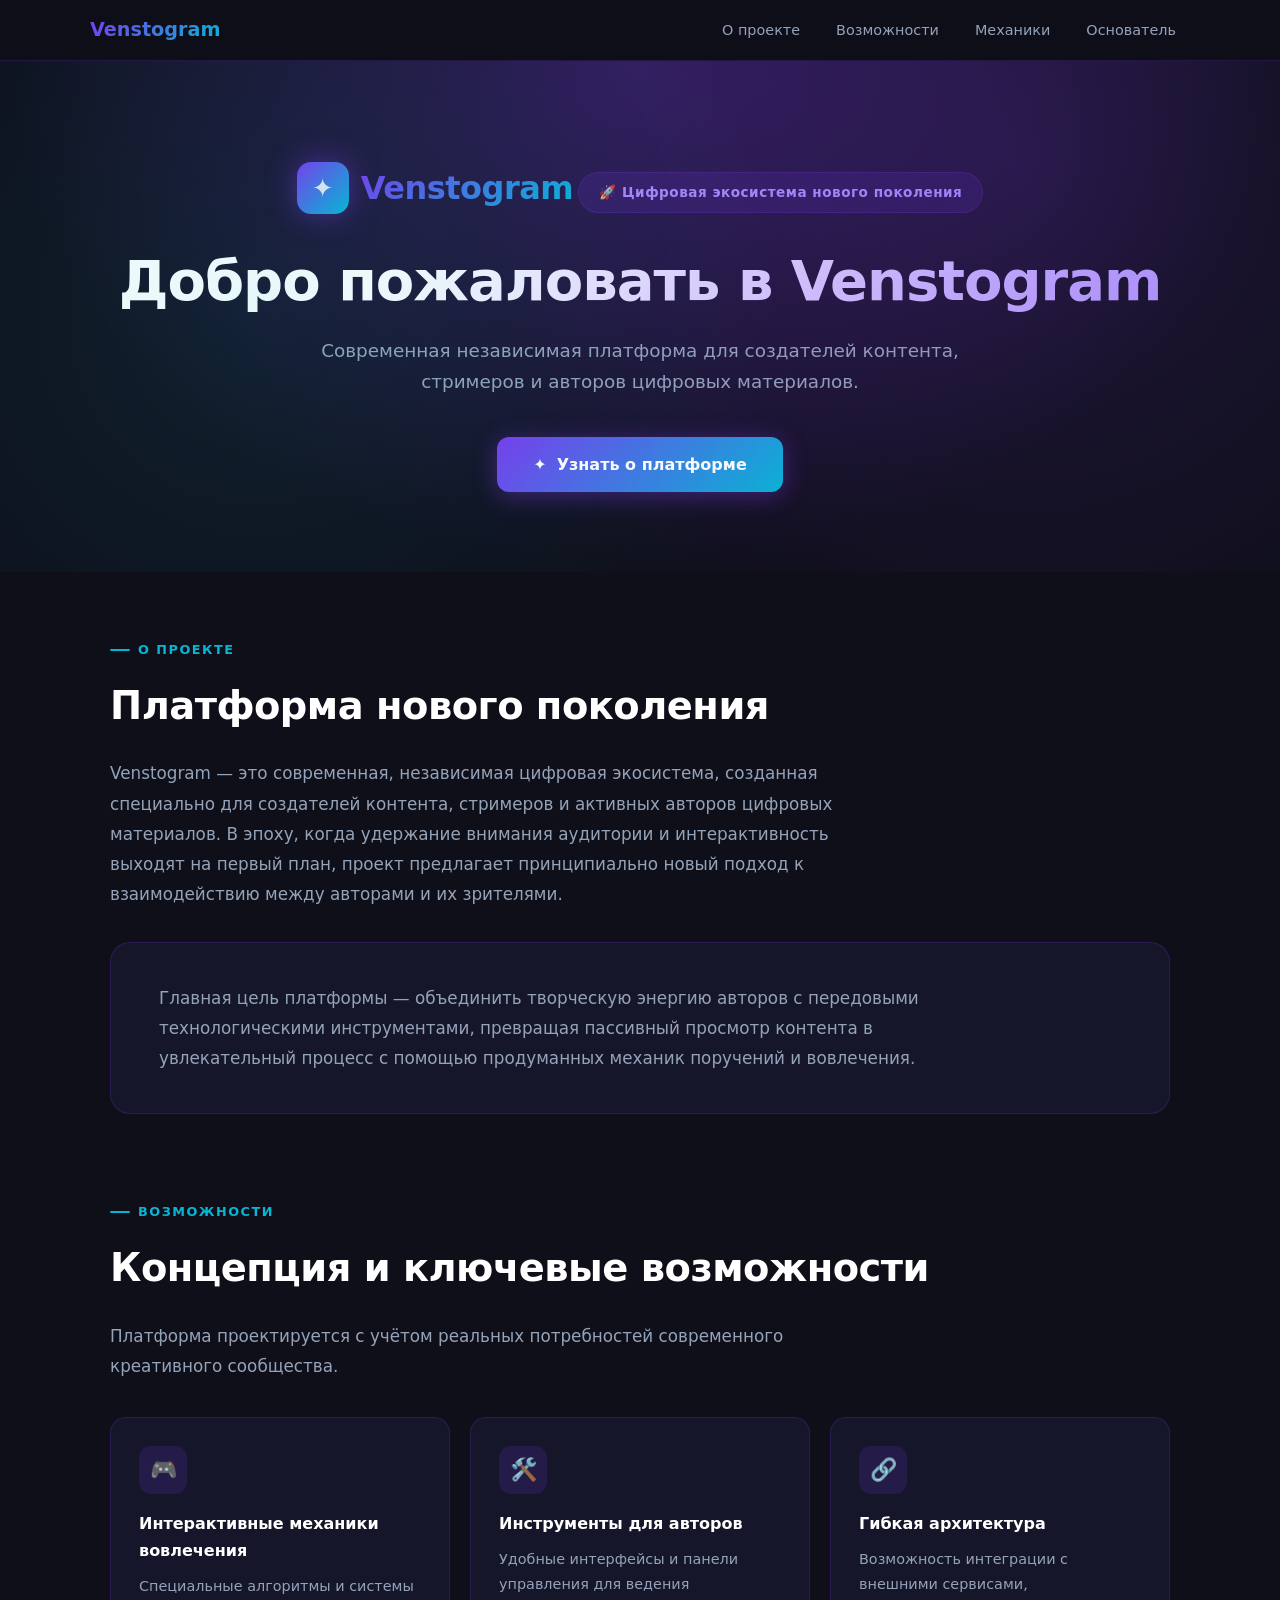
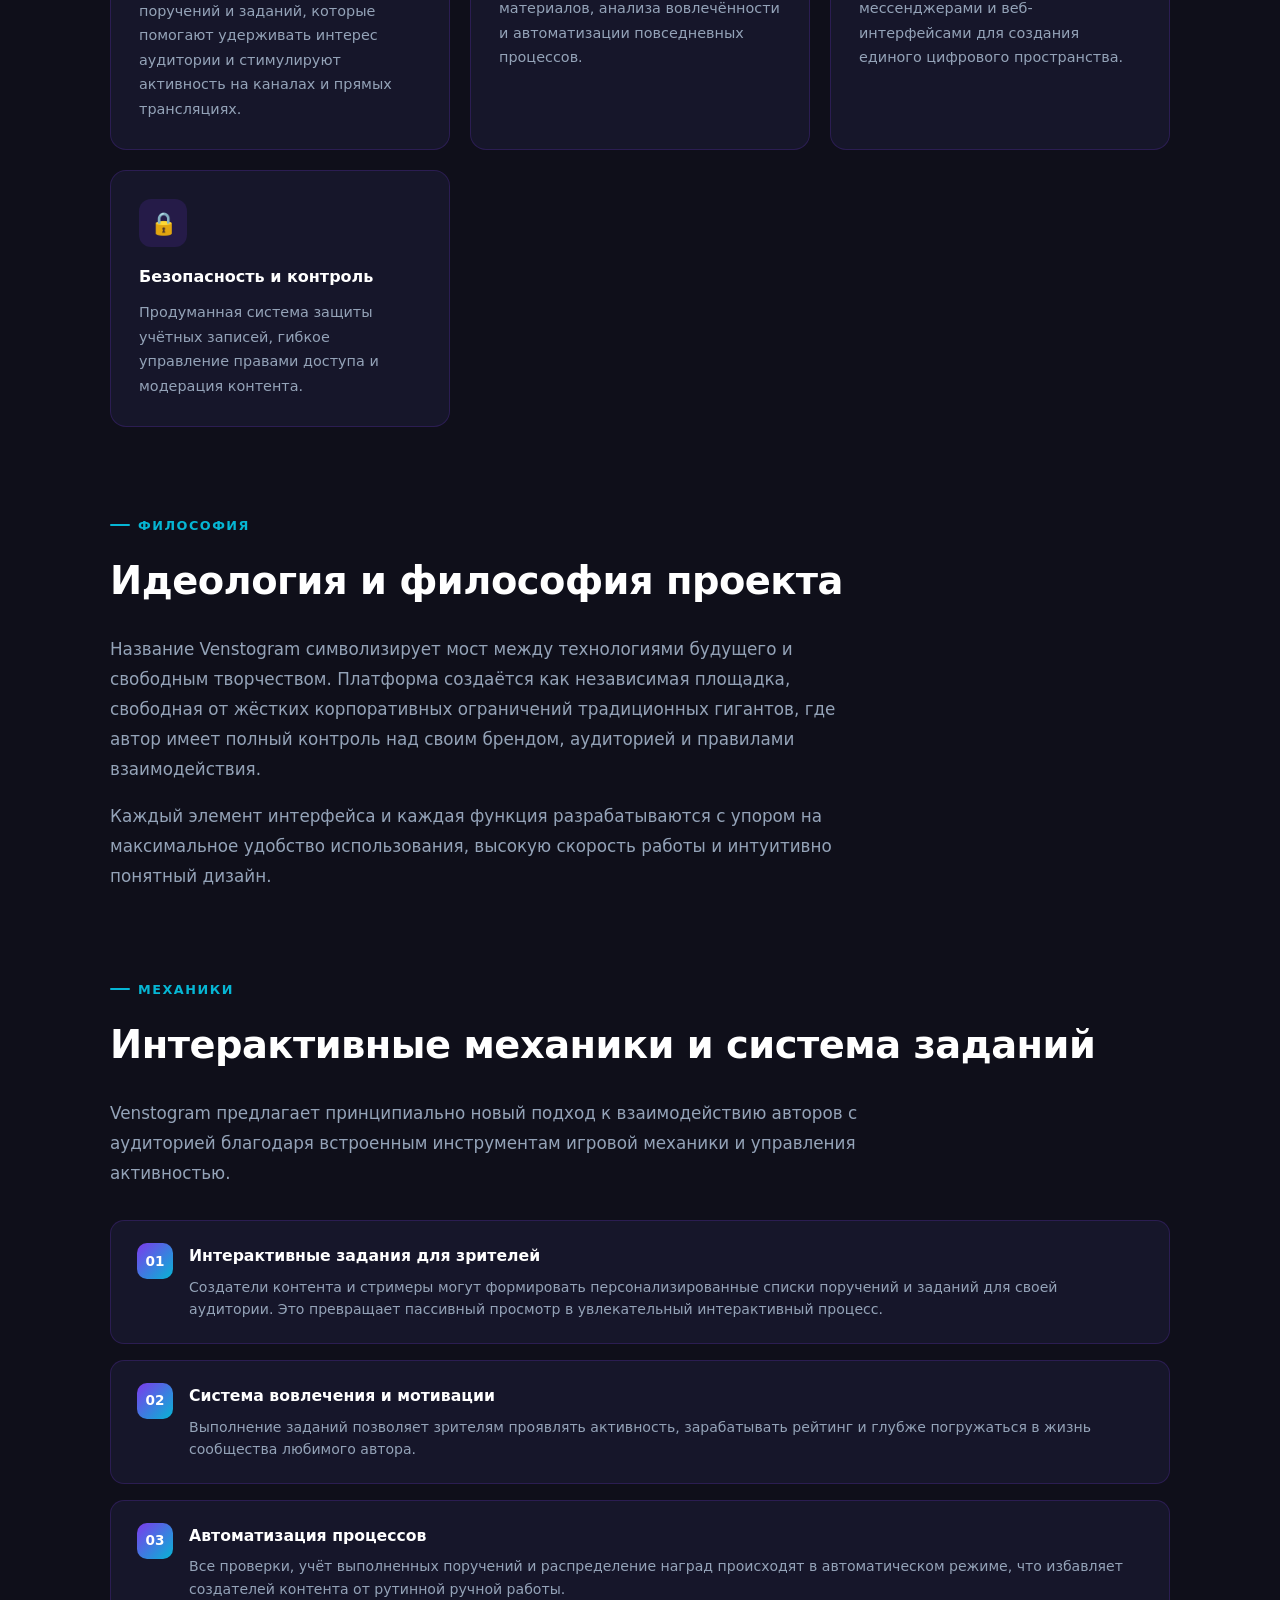
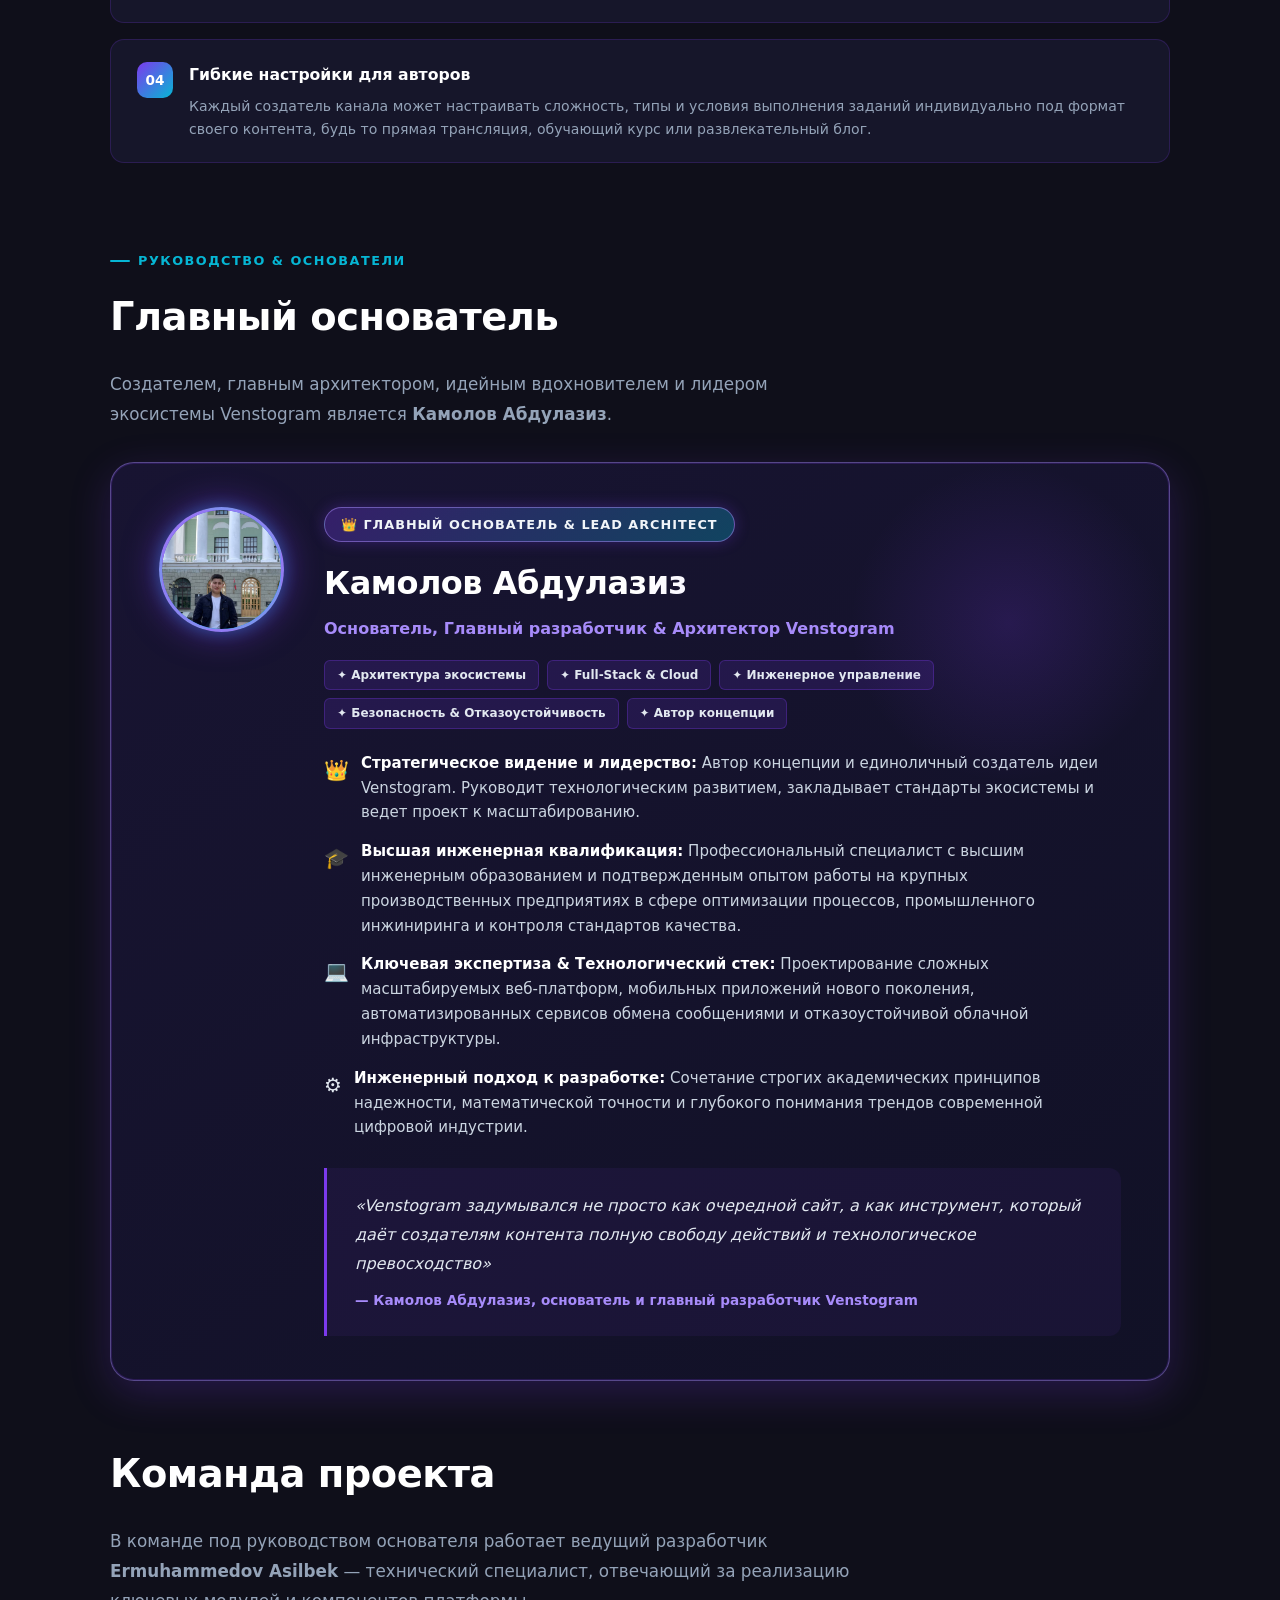
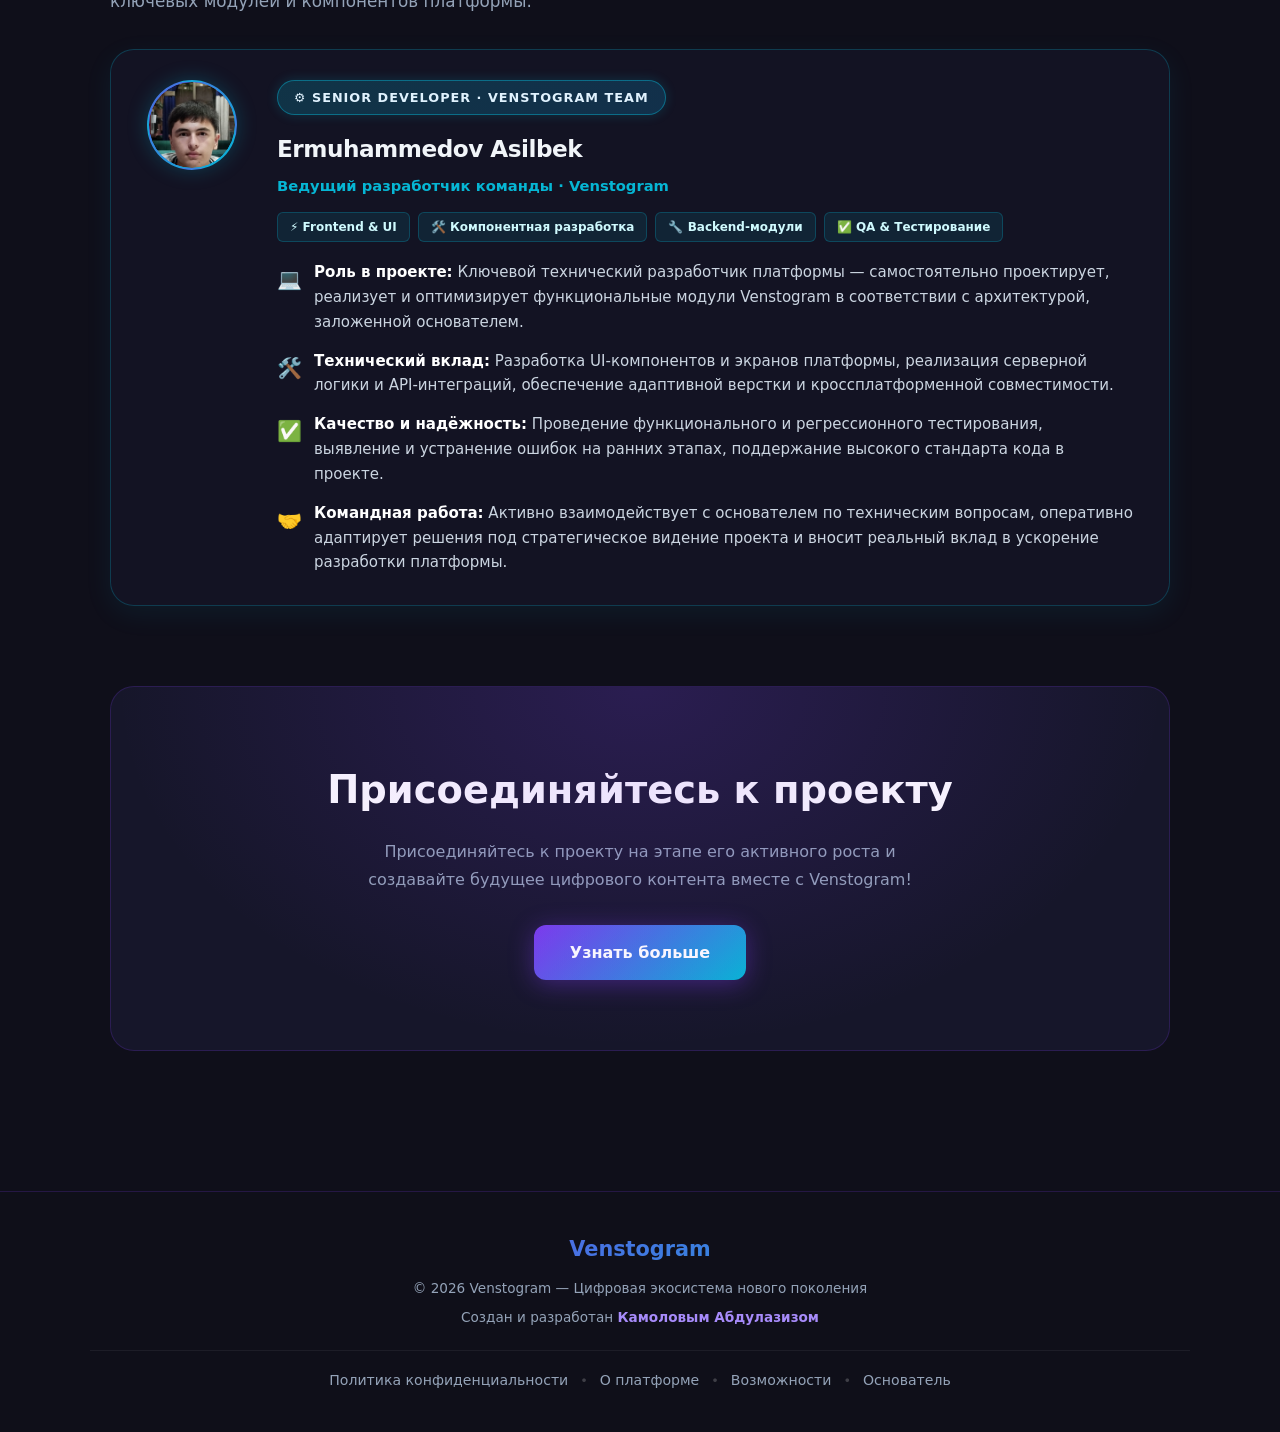
==== index.html @ 56eefca5 "Add files via upload" ====
<!DOCTYPE html>
<html lang="ru">
<head>
  <meta charset="UTF-8" />
  <meta name="viewport" content="width=device-width, initial-scale=1.0" />
  <title>Venstogram — Цифровая экосистема нового поколения</title>
  <meta name="description" content="Venstogram — независимая цифровая экосистема для создателей контента, стримеров и авторов цифровых материалов. Официальный сайт платформы." />
  <meta name="theme-color" content="#0f0f1a" />
  
  <!-- Favicon & PWA -->
  <link rel="icon" type="image/png" sizes="96x96" href="icons/icon-96.png" />
  <link rel="apple-touch-icon" href="icons/icon-192.png" />
  <link rel="manifest" href="manifest.json" />

  <!-- Open Graph / Telegram / WhatsApp preview -->
  <meta property="og:type" content="website" />
  <meta property="og:title" content="Venstogram — Цифровая экосистема нового поколения" />
  <meta property="og:description" content="Современная независимая платформа для создателей контента, интерактивные механики и мобильное приложение." />
  <meta property="og:image" content="icons/icon-512.png" />

  <link rel="stylesheet" href="style.css" />
</head>
<body>

  <!-- NAV -->
  <nav>
    <div class="nav-inner">
      <a href="#" class="nav-logo">Venstogram</a>
      <ul class="nav-links">
        <li><a href="#about">О проекте</a></li>
        <li><a href="#features">Возможности</a></li>
        <li><a href="#mechanics">Механики</a></li>
        <li><a href="#founder">Основатель</a></li>
      </ul>
    </div>
  </nav>

  <!-- HERO -->
  <header>
    <div class="logo">
      <div class="logo-icon">✦</div>
      <span class="logo-text">Venstogram</span>
    </div>
    <div class="hero-badge">🚀 Цифровая экосистема нового поколения</div>
    <h1>Добро пожаловать в Venstogram</h1>
    <p class="subtitle">
      Современная независимая платформа для создателей контента, стримеров и авторов цифровых материалов.
    </p>
    <div class="hero-actions">
      <a href="#about" class="btn-primary hero-btn">
        <span>✦</span> Узнать о платформе
      </a>
    </div>
  </header>

  <!-- MAIN -->
  <main>

    <!-- О ПРОЕКТЕ -->
    <section id="about">
      <span class="section-label">О проекте</span>
      <h2 class="section-title">Платформа нового поколения</h2>
      <p class="section-text">
        Venstogram — это современная, независимая цифровая экосистема, созданная специально для создателей контента, стримеров и активных авторов цифровых материалов. В эпоху, когда удержание внимания аудитории и интерактивность выходят на первый план, проект предлагает принципиально новый подход к взаимодействию между авторами и их зрителями.
      </p>
      <div class="about-block">
        <p class="section-text">
          Главная цель платформы — объединить творческую энергию авторов с передовыми технологическими инструментами, превращая пассивный просмотр контента в увлекательный процесс с помощью продуманных механик поручений и вовлечения.
        </p>
      </div>
    </section>

    <!-- КЛЮЧЕВЫЕ ВОЗМОЖНОСТИ -->
    <section id="features">
      <span class="section-label">Возможности</span>
      <h2 class="section-title">Концепция и ключевые возможности</h2>
      <p class="section-text">
        Платформа проектируется с учётом реальных потребностей современного креативного сообщества.
      </p>

      <div class="features-grid">
        <div class="feature-card">
          <div class="feature-icon">🎮</div>
          <h3>Интерактивные механики вовлечения</h3>
          <p>Специальные алгоритмы и системы поручений и заданий, которые помогают удерживать интерес аудитории и стимулируют активность на каналах и прямых трансляциях.</p>
        </div>

        <div class="feature-card">
          <div class="feature-icon">🛠️</div>
          <h3>Инструменты для авторов</h3>
          <p>Удобные интерфейсы и панели управления для ведения материалов, анализа вовлечённости и автоматизации повседневных процессов.</p>
        </div>

        <div class="feature-card">
          <div class="feature-icon">🔗</div>
          <h3>Гибкая архитектура</h3>
          <p>Возможность интеграции с внешними сервисами, мессенджерами и веб-интерфейсами для создания единого цифрового пространства.</p>
        </div>

        <div class="feature-card">
          <div class="feature-icon">🔒</div>
          <h3>Безопасность и контроль</h3>
          <p>Продуманная система защиты учётных записей, гибкое управление правами доступа и модерация контента.</p>
        </div>
      </div>
    </section>

    <!-- ИДЕОЛОГИЯ -->
    <section id="philosophy">
      <span class="section-label">Философия</span>
      <h2 class="section-title">Идеология и философия проекта</h2>
      <p class="section-text">
        Название Venstogram символизирует мост между технологиями будущего и свободным творчеством. Платформа создаётся как независимая площадка, свободная от жёстких корпоративных ограничений традиционных гигантов, где автор имеет полный контроль над своим брендом, аудиторией и правилами взаимодействия.
      </p>
      <p class="section-text">
        Каждый элемент интерфейса и каждая функция разрабатываются с упором на максимальное удобство использования, высокую скорость работы и интуитивно понятный дизайн.
      </p>
    </section>

    <!-- МЕХАНИКИ -->
    <section id="mechanics">
      <span class="section-label">Механики</span>
      <h2 class="section-title">Интерактивные механики и система заданий</h2>
      <p class="section-text">
        Venstogram предлагает принципиально новый подход к взаимодействию авторов с аудиторией благодаря встроенным инструментам игровой механики и управления активностью.
      </p>

      <div class="mechanics-list">
        <div class="mechanic-item">
          <div class="mechanic-num">01</div>
          <div>
            <h4>Интерактивные задания для зрителей</h4>
            <p>Создатели контента и стримеры могут формировать персонализированные списки поручений и заданий для своей аудитории. Это превращает пассивный просмотр в увлекательный интерактивный процесс.</p>
          </div>
        </div>

        <div class="mechanic-item">
          <div class="mechanic-num">02</div>
          <div>
            <h4>Система вовлечения и мотивации</h4>
            <p>Выполнение заданий позволяет зрителям проявлять активность, зарабатывать рейтинг и глубже погружаться в жизнь сообщества любимого автора.</p>
          </div>
        </div>

        <div class="mechanic-item">
          <div class="mechanic-num">03</div>
          <div>
            <h4>Автоматизация процессов</h4>
            <p>Все проверки, учёт выполненных поручений и распределение наград происходят в автоматическом режиме, что избавляет создателей контента от рутинной ручной работы.</p>
          </div>
        </div>

        <div class="mechanic-item">
          <div class="mechanic-num">04</div>
          <div>
            <h4>Гибкие настройки для авторов</h4>
            <p>Каждый создатель канала может настраивать сложность, типы и условия выполнения заданий индивидуально под формат своего контента, будь то прямая трансляция, обучающий курс или развлекательный блог.</p>
          </div>
        </div>
      </div>
    </section>

    <!-- ОСНОВАТЕЛЬ -->
    <section id="founder">
      <span class="section-label">Руководство & Основатели</span>
      <h2 class="section-title">Главный основатель</h2>
      <p class="section-text">
        Создателем, главным архитектором, идейным вдохновителем и лидером экосистемы Venstogram является <strong>Камолов Абдулазиз</strong>.
      </p>

      <div class="founder-card founder-card--lead">
        <div class="founder-avatar founder-avatar--lead"><img src="founder_photo.jpg" alt="Камолов Абдулазиз" /></div>
        <div>
          <div class="founder-badge">👑 Главный Основатель & Lead Architect</div>
          <div class="founder-name">Камолов Абдулазиз</div>
          <div class="founder-role">Основатель, Главный разработчик & Архитектор Venstogram</div>

          <div class="founder-tags">
            <span class="founder-tag">✦ Архитектура экосистемы</span>
            <span class="founder-tag">✦ Full-Stack & Cloud</span>
            <span class="founder-tag">✦ Инженерное управление</span>
            <span class="founder-tag">✦ Безопасность & Отказоустойчивость</span>
            <span class="founder-tag">✦ Автор концепции</span>
          </div>

          <div class="founder-details">
            <div class="founder-detail">
              <span class="founder-detail-icon">👑</span>
              <p><strong>Стратегическое видение и лидерство:</strong> Автор концепции и единоличный создатель идеи Venstogram. Руководит технологическим развитием, закладывает стандарты экосистемы и ведет проект к масштабированию.</p>
            </div>
            <div class="founder-detail">
              <span class="founder-detail-icon">🎓</span>
              <p><strong>Высшая инженерная квалификация:</strong> Профессиональный специалист с высшим инженерным образованием и подтвержденным опытом работы на крупных производственных предприятиях в сфере оптимизации процессов, промышленного инжиниринга и контроля стандартов качества.</p>
            </div>
            <div class="founder-detail">
              <span class="founder-detail-icon">💻</span>
              <p><strong>Ключевая экспертиза & Технологический стек:</strong> Проектирование сложных масштабируемых веб-платформ, мобильных приложений нового поколения, автоматизированных сервисов обмена сообщениями и отказоустойчивой облачной инфраструктуры.</p>
            </div>
            <div class="founder-detail">
              <span class="founder-detail-icon">⚙️</span>
              <p><strong>Инженерный подход к разработке:</strong> Сочетание строгих академических принципов надежности, математической точности и глубокого понимания трендов современной цифровой индустрии.</p>
            </div>
          </div>

          <div class="quote-block">
            <p>«Venstogram задумывался не просто как очередной сайт, а как инструмент, который даёт создателям контента полную свободу действий и технологическое превосходство»</p>
            <cite>— Камолов Абдулазиз, основатель и главный разработчик Venstogram</cite>
          </div>
        </div>
      </div>

      <!-- КОМАНДА — второй участник -->
      <h2 class="section-title" style="margin-top: 60px;">Команда проекта</h2>
      <p class="section-text">
        В команде под руководством основателя работает ведущий разработчик <strong>Ermuhammedov Asilbek</strong> — технический специалист, отвечающий за реализацию ключевых модулей и компонентов платформы.
      </p>

      <div class="founder-card founder-card--team">
        <div class="founder-avatar"><img src="asilbek_photo.png" alt="Ermuhammedov Asilbek" /></div>
        <div>
          <div class="founder-badge founder-badge--dev">⚙️ Senior Developer · Venstogram Team</div>
          <div class="founder-name">Ermuhammedov Asilbek</div>
          <div class="founder-role">Ведущий разработчик команды · Venstogram</div>

          <div class="founder-tags founder-tags--team">
            <span class="founder-tag founder-tag--team">⚡ Frontend & UI</span>
            <span class="founder-tag founder-tag--team">🛠️ Компонентная разработка</span>
            <span class="founder-tag founder-tag--team">🔧 Backend-модули</span>
            <span class="founder-tag founder-tag--team">✅ QA & Тестирование</span>
          </div>

          <div class="founder-details">
            <div class="founder-detail">
              <span class="founder-detail-icon">💻</span>
              <p><strong>Роль в проекте:</strong> Ключевой технический разработчик платформы — самостоятельно проектирует, реализует и оптимизирует функциональные модули Venstogram в соответствии с архитектурой, заложенной основателем.</p>
            </div>
            <div class="founder-detail">
              <span class="founder-detail-icon">🛠️</span>
              <p><strong>Технический вклад:</strong> Разработка UI-компонентов и экранов платформы, реализация серверной логики и API-интеграций, обеспечение адаптивной верстки и кроссплатформенной совместимости.</p>
            </div>
            <div class="founder-detail">
              <span class="founder-detail-icon">✅</span>
              <p><strong>Качество и надёжность:</strong> Проведение функционального и регрессионного тестирования, выявление и устранение ошибок на ранних этапах, поддержание высокого стандарта кода в проекте.</p>
            </div>
            <div class="founder-detail">
              <span class="founder-detail-icon">🤝</span>
              <p><strong>Командная работа:</strong> Активно взаимодействует с основателем по техническим вопросам, оперативно адаптирует решения под стратегическое видение проекта и вносит реальный вклад в ускорение разработки платформы.</p>
            </div>
          </div>
        </div>
      </div>
    </section>

    <!-- CTA -->
    <section>
      <div class="cta-section">
        <h2>Присоединяйтесь к проекту</h2>
        <p>Присоединяйтесь к проекту на этапе его активного роста и создавайте будущее цифрового контента вместе с Venstogram!</p>
        <a href="#about" class="btn-primary">Узнать больше</a>
      </div>
    </section>

  </main>

  <!-- FOOTER -->
  <footer>
    <div class="footer-inner">
      <div class="footer-logo">Venstogram</div>
      <div class="footer-copy">© 2026 Venstogram — Цифровая экосистема нового поколения</div>
      <div class="footer-author">Создан и разработан <strong>Камоловым Абдулазизом</strong></div>
      
      <!-- Юридические ссылки и навигация для Google Play и пользователей -->
      <div class="footer-nav">
        <a href="privacy.html">Политика конфиденциальности</a>
        <span class="footer-dot">•</span>
        <a href="#about">О платформе</a>
        <span class="footer-dot">•</span>
        <a href="#features">Возможности</a>
        <span class="footer-dot">•</span>
        <a href="#founder">Основатель</a>
      </div>
    </div>
  </footer>

  <script src="app.js"></script>
</body>
</html>
---- style.css ----
/* ===== RESET & BASE ===== */
*, *::before, *::after {
  box-sizing: border-box;
  margin: 0;
  padding: 0;
}

:root {
  --primary: #7c3aed;
  --primary-light: #a78bfa;
  --accent: #06b6d4;
  --dark: #0f0f1a;
  --card-bg: #16162a;
  --text: #e2e8f0;
  --muted: #94a3b8;
  --border: rgba(124, 58, 237, 0.2);
  --gradient: linear-gradient(135deg, #7c3aed, #06b6d4);
}

html {
  scroll-behavior: smooth;
}

body {
  font-family: 'Segoe UI', system-ui, -apple-system, sans-serif;
  background: var(--dark);
  color: var(--text);
  line-height: 1.7;
  min-height: 100vh;
}

/* ===== HEADER / HERO ===== */
header {
  position: relative;
  overflow: hidden;
  padding: 100px 20px 80px;
  text-align: center;
  background: radial-gradient(ellipse at 50% 0%, rgba(124, 58, 237, 0.3) 0%, transparent 70%);
}

header::before {
  content: '';
  position: absolute;
  inset: 0;
  background: 
    radial-gradient(circle at 20% 50%, rgba(6, 182, 212, 0.1) 0%, transparent 50%),
    radial-gradient(circle at 80% 20%, rgba(124, 58, 237, 0.15) 0%, transparent 50%);
  pointer-events: none;
}

.logo {
  display: inline-flex;
  align-items: center;
  gap: 12px;
  margin-bottom: 32px;
}

.logo-icon {
  width: 52px;
  height: 52px;
  border-radius: 14px;
  background: var(--gradient);
  display: flex;
  align-items: center;
  justify-content: center;
  font-size: 26px;
  box-shadow: 0 0 30px rgba(124, 58, 237, 0.5);
}

.logo-text {
  font-size: 2rem;
  font-weight: 800;
  background: var(--gradient);
  -webkit-background-clip: text;
  -webkit-text-fill-color: transparent;
  background-clip: text;
  letter-spacing: -0.5px;
}

header h1 {
  font-size: clamp(2rem, 5vw, 3.5rem);
  font-weight: 800;
  letter-spacing: -1px;
  line-height: 1.2;
  margin-bottom: 20px;
  background: linear-gradient(135deg, #fff 30%, var(--primary-light));
  -webkit-background-clip: text;
  -webkit-text-fill-color: transparent;
  background-clip: text;
}

header p.subtitle {
  font-size: 1.15rem;
  color: var(--muted);
  max-width: 640px;
  margin: 0 auto 40px;
}

.hero-badge {
  display: inline-block;
  padding: 8px 20px;
  border-radius: 999px;
  background: rgba(124, 58, 237, 0.15);
  border: 1px solid var(--border);
  color: var(--primary-light);
  font-size: 0.85rem;
  font-weight: 600;
  letter-spacing: 0.5px;
  margin-bottom: 24px;
}

/* ===== NAV ===== */
nav {
  position: sticky;
  top: 0;
  z-index: 100;
  background: rgba(15, 15, 26, 0.85);
  backdrop-filter: blur(16px);
  border-bottom: 1px solid var(--border);
  padding: 0 20px;
}

.nav-inner {
  max-width: 1100px;
  margin: 0 auto;
  display: flex;
  align-items: center;
  justify-content: space-between;
  height: 60px;
}

.nav-logo {
  font-size: 1.2rem;
  font-weight: 800;
  background: var(--gradient);
  -webkit-background-clip: text;
  -webkit-text-fill-color: transparent;
  background-clip: text;
}

.nav-links {
  display: flex;
  gap: 8px;
  list-style: none;
}

.nav-links a {
  color: var(--muted);
  text-decoration: none;
  font-size: 0.9rem;
  padding: 6px 14px;
  border-radius: 8px;
  transition: all 0.2s;
}

.nav-links a:hover {
  color: var(--text);
  background: rgba(255,255,255,0.05);
}

/* ===== MAIN CONTAINER ===== */
main {
  max-width: 1100px;
  margin: 0 auto;
  padding: 60px 20px;
}

/* ===== SECTIONS ===== */
section {
  margin-bottom: 80px;
}

.section-label {
  display: inline-flex;
  align-items: center;
  gap: 8px;
  font-size: 0.8rem;
  font-weight: 700;
  letter-spacing: 1.5px;
  text-transform: uppercase;
  color: var(--accent);
  margin-bottom: 12px;
}

.section-label::before {
  content: '';
  display: block;
  width: 20px;
  height: 2px;
  background: var(--accent);
  border-radius: 2px;
}

.section-title {
  font-size: clamp(1.6rem, 3vw, 2.4rem);
  font-weight: 800;
  letter-spacing: -0.5px;
  margin-bottom: 20px;
  color: #fff;
}

.section-text {
  font-size: 1.05rem;
  color: var(--muted);
  max-width: 760px;
  line-height: 1.8;
}

.section-text + .section-text {
  margin-top: 16px;
}

/* ===== ABOUT BLOCK ===== */
.about-block {
  background: var(--card-bg);
  border: 1px solid var(--border);
  border-radius: 20px;
  padding: 40px 48px;
  margin-top: 32px;
}

/* ===== FEATURES GRID ===== */
.features-grid {
  display: grid;
  grid-template-columns: repeat(auto-fit, minmax(260px, 1fr));
  gap: 20px;
  margin-top: 36px;
}

.feature-card {
  background: var(--card-bg);
  border: 1px solid var(--border);
  border-radius: 16px;
  padding: 28px;
  transition: transform 0.2s, border-color 0.2s, box-shadow 0.2s;
}

.feature-card:hover {
  transform: translateY(-4px);
  border-color: rgba(124, 58, 237, 0.5);
  box-shadow: 0 8px 32px rgba(124, 58, 237, 0.15);
}

.feature-icon {
  width: 48px;
  height: 48px;
  border-radius: 12px;
  background: rgba(124, 58, 237, 0.15);
  display: flex;
  align-items: center;
  justify-content: center;
  font-size: 22px;
  margin-bottom: 16px;
}

.feature-card h3 {
  font-size: 1rem;
  font-weight: 700;
  color: #fff;
  margin-bottom: 10px;
}

.feature-card p {
  font-size: 0.9rem;
  color: var(--muted);
  line-height: 1.7;
}

/* ===== FOUNDER CARD ===== */
/* ===== FOUNDER CARD (LEAD & TEAM) ===== */
.founder-card {
  display: grid;
  grid-template-columns: auto 1fr;
  gap: 40px;
  align-items: start;
  background: var(--card-bg);
  border: 1px solid var(--border);
  border-radius: 24px;
  padding: 44px 48px;
  margin-top: 32px;
  position: relative;
  overflow: hidden;
  transition: all 0.3s ease;
}

/* Премиальная карточка Главного Основателя */
.founder-card--lead {
  background: linear-gradient(145deg, #181432 0%, #111126 100%);
  border: 1px solid rgba(167, 139, 250, 0.45);
  box-shadow: 0 12px 40px rgba(124, 58, 237, 0.22), 0 0 0 1px rgba(124, 58, 237, 0.2) inset;
}

.founder-card--lead::before {
  content: '';
  position: absolute;
  top: 0;
  right: 0;
  width: 320px;
  height: 320px;
  background: radial-gradient(circle, rgba(124, 58, 237, 0.18) 0%, transparent 70%);
  pointer-events: none;
}

.founder-badge {
  display: inline-flex;
  align-items: center;
  gap: 6px;
  padding: 6px 16px;
  background: linear-gradient(135deg, rgba(124, 58, 237, 0.3), rgba(6, 182, 212, 0.3));
  border: 1px solid rgba(167, 139, 250, 0.5);
  color: #f1f5f9;
  font-size: 0.8rem;
  font-weight: 700;
  text-transform: uppercase;
  letter-spacing: 1px;
  border-radius: 999px;
  margin-bottom: 14px;
  box-shadow: 0 0 15px rgba(124, 58, 237, 0.3);
}

.founder-avatar {
  width: 100px;
  height: 100px;
  border-radius: 50%;
  background: var(--gradient);
  display: flex;
  align-items: center;
  justify-content: center;
  font-size: 42px;
  flex-shrink: 0;
  box-shadow: 0 0 30px rgba(124, 58, 237, 0.4);
  overflow: hidden;
}

.founder-avatar--lead {
  width: 125px;
  height: 125px;
  border: 3px solid rgba(167, 139, 250, 0.7);
  box-shadow: 0 0 35px rgba(124, 58, 237, 0.6), 0 0 15px rgba(6, 182, 212, 0.4);
}

.founder-avatar img {
  width: 100%;
  height: 100%;
  object-fit: cover;
  object-position: top center;
  border-radius: 50%;
}

.founder-name {
  font-size: 1.8rem;
  font-weight: 800;
  color: #fff;
  margin-bottom: 4px;
  letter-spacing: -0.5px;
}

.founder-card--lead .founder-name {
  background: linear-gradient(135deg, #ffffff 40%, #c4b5fd 100%);
  -webkit-background-clip: text;
  -webkit-text-fill-color: transparent;
  background-clip: text;
  font-size: 2rem;
}

.founder-role {
  font-size: 1rem;
  color: var(--primary-light);
  font-weight: 600;
  margin-bottom: 18px;
}

/* Теги ключевых навыков */
.founder-tags {
  display: flex;
  flex-wrap: wrap;
  gap: 8px;
  margin-bottom: 22px;
}

.founder-tag {
  font-size: 0.75rem;
  font-weight: 600;
  padding: 4px 12px;
  border-radius: 6px;
  background: rgba(124, 58, 237, 0.15);
  border: 1px solid rgba(124, 58, 237, 0.3);
  color: #e2e8f0;
}

.founder-details {
  display: flex;
  flex-direction: column;
  gap: 14px;
}

.founder-detail {
  display: flex;
  gap: 12px;
  align-items: flex-start;
}

.founder-detail-icon {
  font-size: 20px;
  margin-top: 2px;
  flex-shrink: 0;
}

.founder-detail p {
  font-size: 0.94rem;
  color: #cbd5e1;
  line-height: 1.65;
}

.founder-detail strong {
  color: #ffffff;
}

/* Карточка помощника команды */
.founder-card--team {
  background: rgba(22, 22, 42, 0.6);
  border: 1px solid rgba(6, 182, 212, 0.25);
  box-shadow: 0 8px 28px rgba(6, 182, 212, 0.08);
  padding: 30px 36px;
}

.founder-card--team .founder-avatar {
  width: 90px;
  height: 90px;
  box-shadow: 0 0 20px rgba(6, 182, 212, 0.25);
  border: 2px solid rgba(6, 182, 212, 0.4);
}

.founder-card--team .founder-name {
  font-size: 1.45rem;
  color: #f1f5f9;
}

.founder-card--team .founder-role {
  font-size: 0.92rem;
  color: var(--accent);
  margin-bottom: 14px;
}

/* Бейдж для разработчика команды */
.founder-badge--dev {
  background: linear-gradient(135deg, rgba(6, 182, 212, 0.2), rgba(14, 165, 233, 0.2));
  border: 1px solid rgba(6, 182, 212, 0.45);
  color: #e0f2fe;
  box-shadow: 0 0 12px rgba(6, 182, 212, 0.2);
}

/* Теги для команды */
.founder-tags--team {
  display: flex;
  flex-wrap: wrap;
  gap: 8px;
  margin-bottom: 18px;
}

.founder-tag--team {
  background: rgba(6, 182, 212, 0.1);
  border: 1px solid rgba(6, 182, 212, 0.25);
  color: #cffafe;
}


/* ===== QUOTE ===== */
.quote-block {
  margin-top: 28px;
  padding: 24px 28px;
  border-left: 3px solid var(--primary);
  background: rgba(124, 58, 237, 0.07);
  border-radius: 0 12px 12px 0;
}

.quote-block p {
  font-size: 1rem;
  color: var(--text);
  font-style: italic;
  line-height: 1.8;
}

.quote-block cite {
  display: block;
  margin-top: 10px;
  font-size: 0.85rem;
  color: var(--primary-light);
  font-style: normal;
  font-weight: 600;
}

/* ===== MECHANICS LIST ===== */
.mechanics-list {
  display: flex;
  flex-direction: column;
  gap: 16px;
  margin-top: 32px;
}

.mechanic-item {
  display: flex;
  gap: 16px;
  align-items: flex-start;
  background: var(--card-bg);
  border: 1px solid var(--border);
  border-radius: 14px;
  padding: 22px 26px;
  transition: border-color 0.2s;
}

.mechanic-item:hover {
  border-color: rgba(124, 58, 237, 0.4);
}

.mechanic-num {
  width: 36px;
  height: 36px;
  border-radius: 10px;
  background: var(--gradient);
  display: flex;
  align-items: center;
  justify-content: center;
  font-size: 0.85rem;
  font-weight: 800;
  color: #fff;
  flex-shrink: 0;
}

.mechanic-item h4 {
  font-size: 0.98rem;
  font-weight: 700;
  color: #fff;
  margin-bottom: 6px;
}

.mechanic-item p {
  font-size: 0.88rem;
  color: var(--muted);
  line-height: 1.6;
}

/* ===== CTA ===== */
.cta-section {
  text-align: center;
  padding: 70px 40px;
  background: var(--card-bg);
  border: 1px solid var(--border);
  border-radius: 24px;
  position: relative;
  overflow: hidden;
}

.cta-section::before {
  content: '';
  position: absolute;
  inset: 0;
  background: radial-gradient(ellipse at 50% 0%, rgba(124, 58, 237, 0.2) 0%, transparent 70%);
  pointer-events: none;
}

.cta-section h2 {
  font-size: clamp(1.6rem, 3vw, 2.4rem);
  font-weight: 800;
  color: #fff;
  margin-bottom: 16px;
}

.cta-section p {
  font-size: 1rem;
  color: var(--muted);
  max-width: 560px;
  margin: 0 auto 32px;
}

.btn-primary {
  display: inline-block;
  padding: 14px 36px;
  border-radius: 12px;
  background: var(--gradient);
  color: #fff;
  font-weight: 700;
  font-size: 1rem;
  text-decoration: none;
  transition: opacity 0.2s, transform 0.2s;
  box-shadow: 0 4px 24px rgba(124, 58, 237, 0.4);
}

.btn-primary:hover {
  opacity: 0.95;
  transform: translateY(-2px);
  box-shadow: 0 6px 30px rgba(124, 58, 237, 0.6);
}

.btn-secondary {
  display: inline-flex;
  align-items: center;
  justify-content: center;
  gap: 8px;
  padding: 14px 32px;
  border-radius: 12px;
  background: rgba(255, 255, 255, 0.06);
  color: #fff;
  border: 1px solid rgba(255, 255, 255, 0.15);
  font-weight: 600;
  font-size: 1rem;
  text-decoration: none;
  transition: all 0.2s ease;
  backdrop-filter: blur(10px);
}

.btn-secondary:hover {
  background: rgba(255, 255, 255, 0.12);
  border-color: rgba(255, 255, 255, 0.3);
  transform: translateY(-2px);
  color: #fff;
}

.hero-actions {
  display: flex;
  align-items: center;
  justify-content: center;
  gap: 16px;
  flex-wrap: wrap;
  margin-top: 10px;
}

.hero-btn {
  display: inline-flex;
  align-items: center;
  gap: 10px;
}

.nav-download-btn {
  padding: 8px 18px !important;
  font-size: 0.88rem !important;
  box-shadow: 0 2px 14px rgba(124, 58, 237, 0.4) !important;
}

.cta-buttons {
  display: flex;
  align-items: center;
  justify-content: center;
  gap: 16px;
  flex-wrap: wrap;
}

/* ===== FOOTER ===== */
footer {
  border-top: 1px solid var(--border);
  padding: 40px 20px;
  text-align: center;
  background: rgba(15, 15, 26, 0.8);
}

.footer-inner {
  max-width: 1100px;
  margin: 0 auto;
}

.footer-logo {
  font-size: 1.3rem;
  font-weight: 800;
  background: var(--gradient);
  -webkit-background-clip: text;
  -webkit-text-fill-color: transparent;
  background-clip: text;
  margin-bottom: 10px;
}

.footer-copy {
  font-size: 0.85rem;
  color: var(--muted);
}

.footer-author {
  margin-top: 6px;
  font-size: 0.85rem;
  color: var(--muted);
}

.footer-author strong {
  color: var(--primary-light);
}

.footer-nav {
  margin-top: 20px;
  padding-top: 18px;
  border-top: 1px solid rgba(255, 255, 255, 0.06);
  display: flex;
  align-items: center;
  justify-content: center;
  gap: 12px;
  flex-wrap: wrap;
}

.footer-nav a {
  color: var(--muted);
  font-size: 0.88rem;
  text-decoration: none;
  transition: color 0.2s;
}

.footer-nav a:hover {
  color: var(--primary-light);
  text-decoration: underline;
}

.footer-dot {
  color: rgba(255, 255, 255, 0.2);
  font-size: 0.8rem;
}

/* ===== RESPONSIVE ===== */
@media (max-width: 640px) {
  .founder-card {
    grid-template-columns: 1fr;
    padding: 28px 24px;
  }

  .founder-avatar {
    width: 80px;
    height: 80px;
  }

  .founder-avatar--lead {
    width: 96px;
    height: 96px;
  }

  .about-block {
    padding: 28px 24px;
  }

  .nav-links {
    display: none;
  }
}
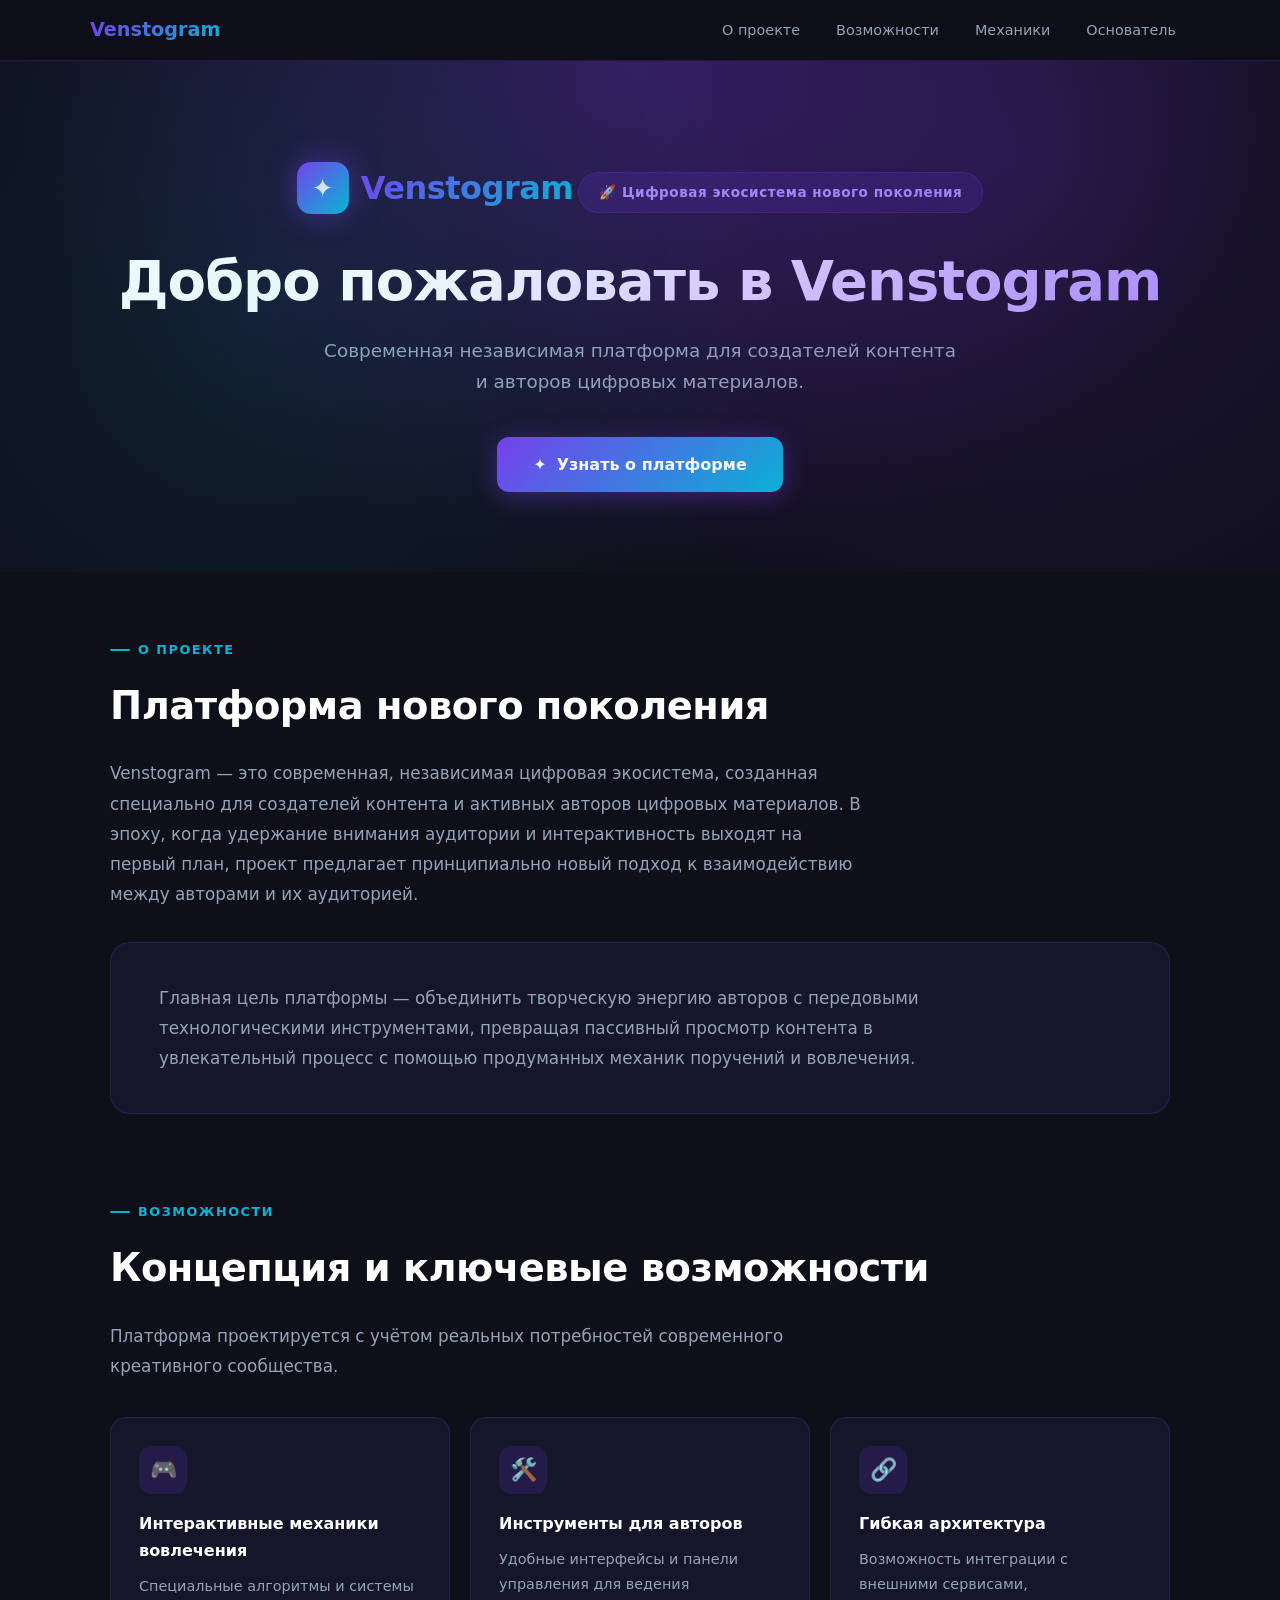
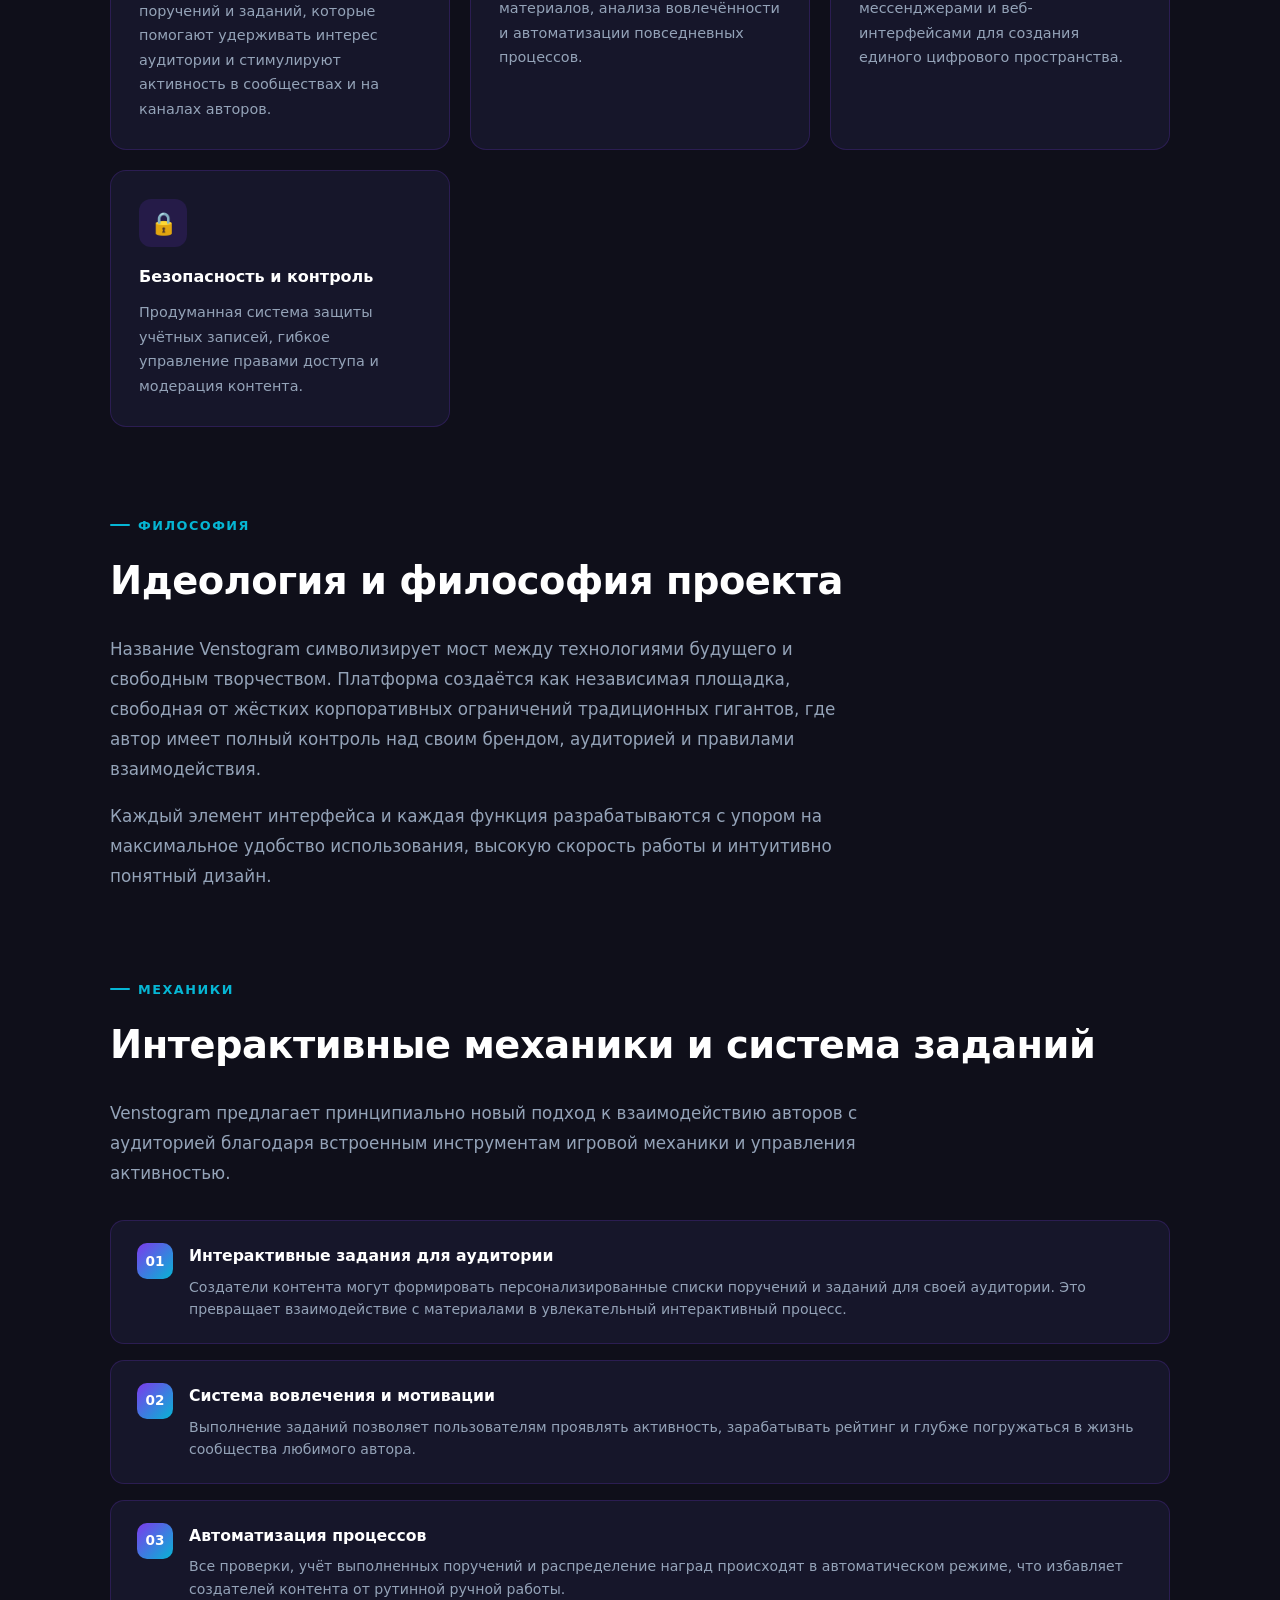
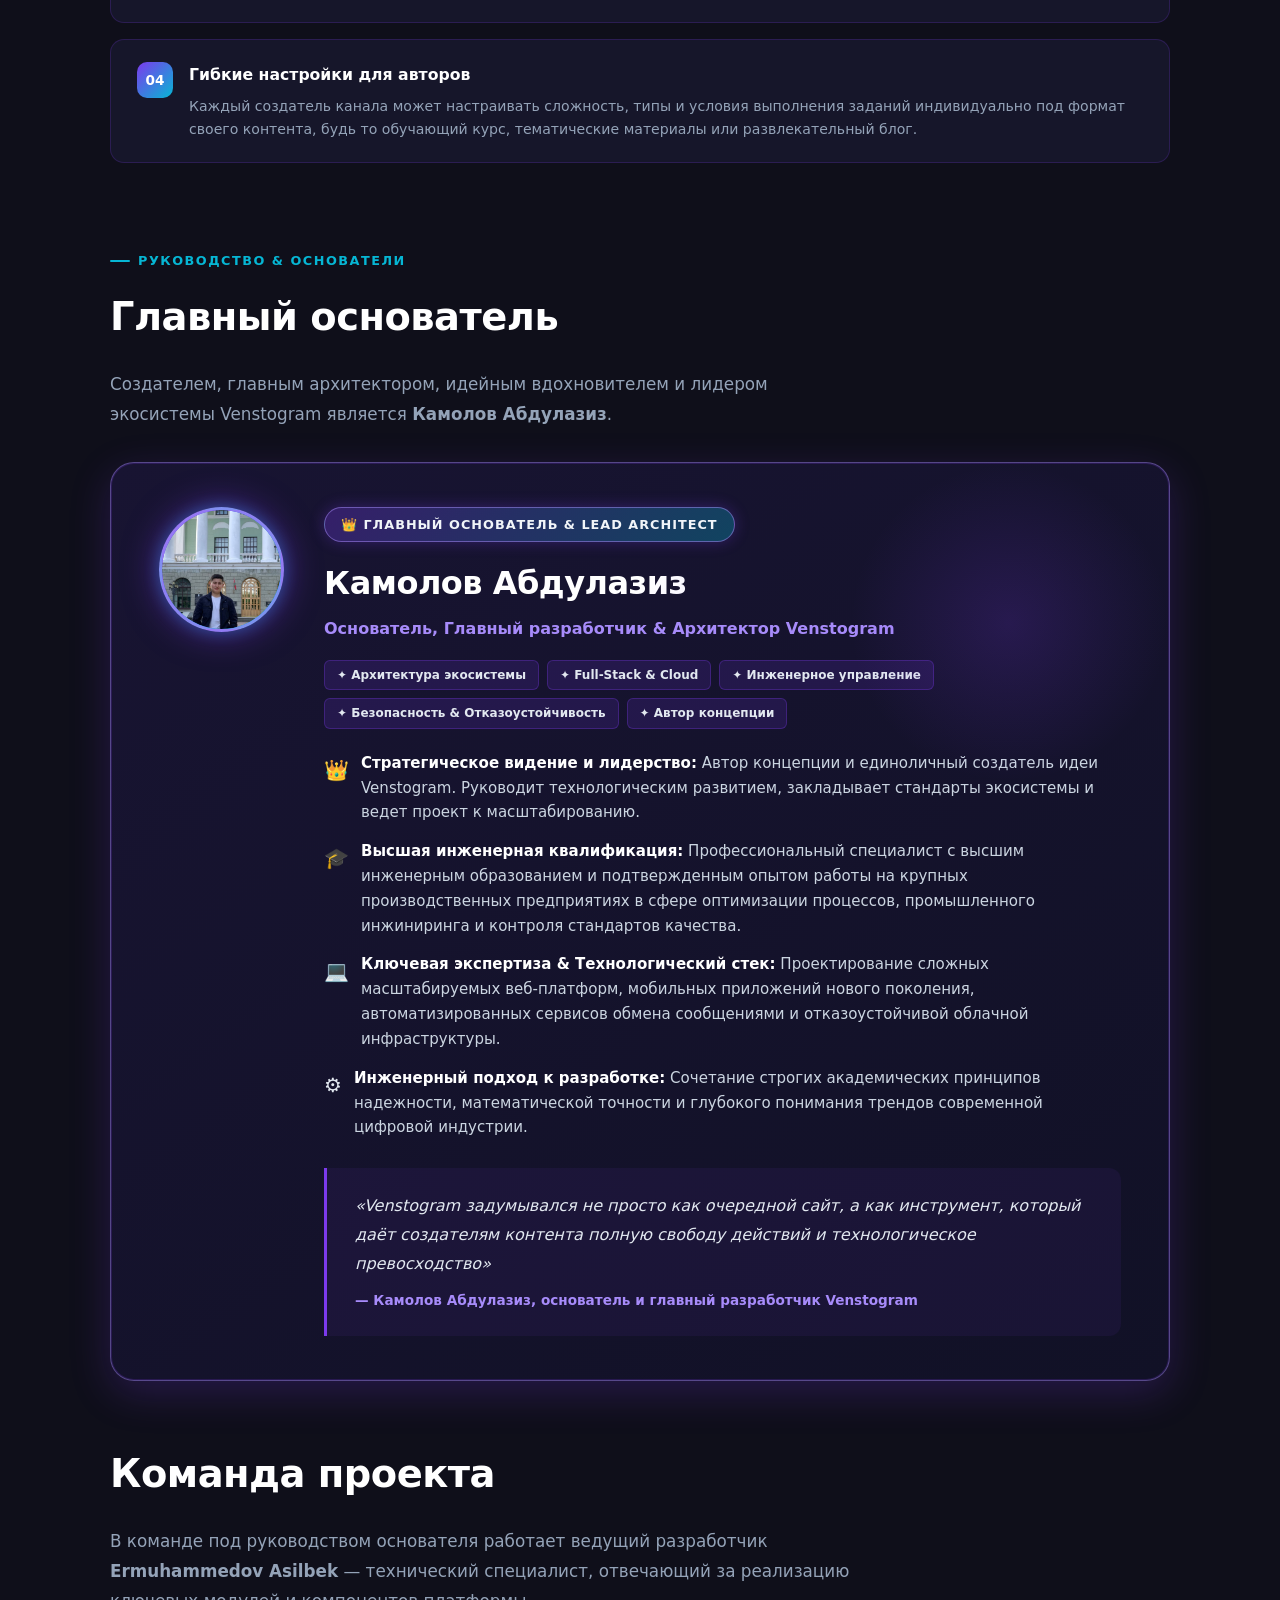
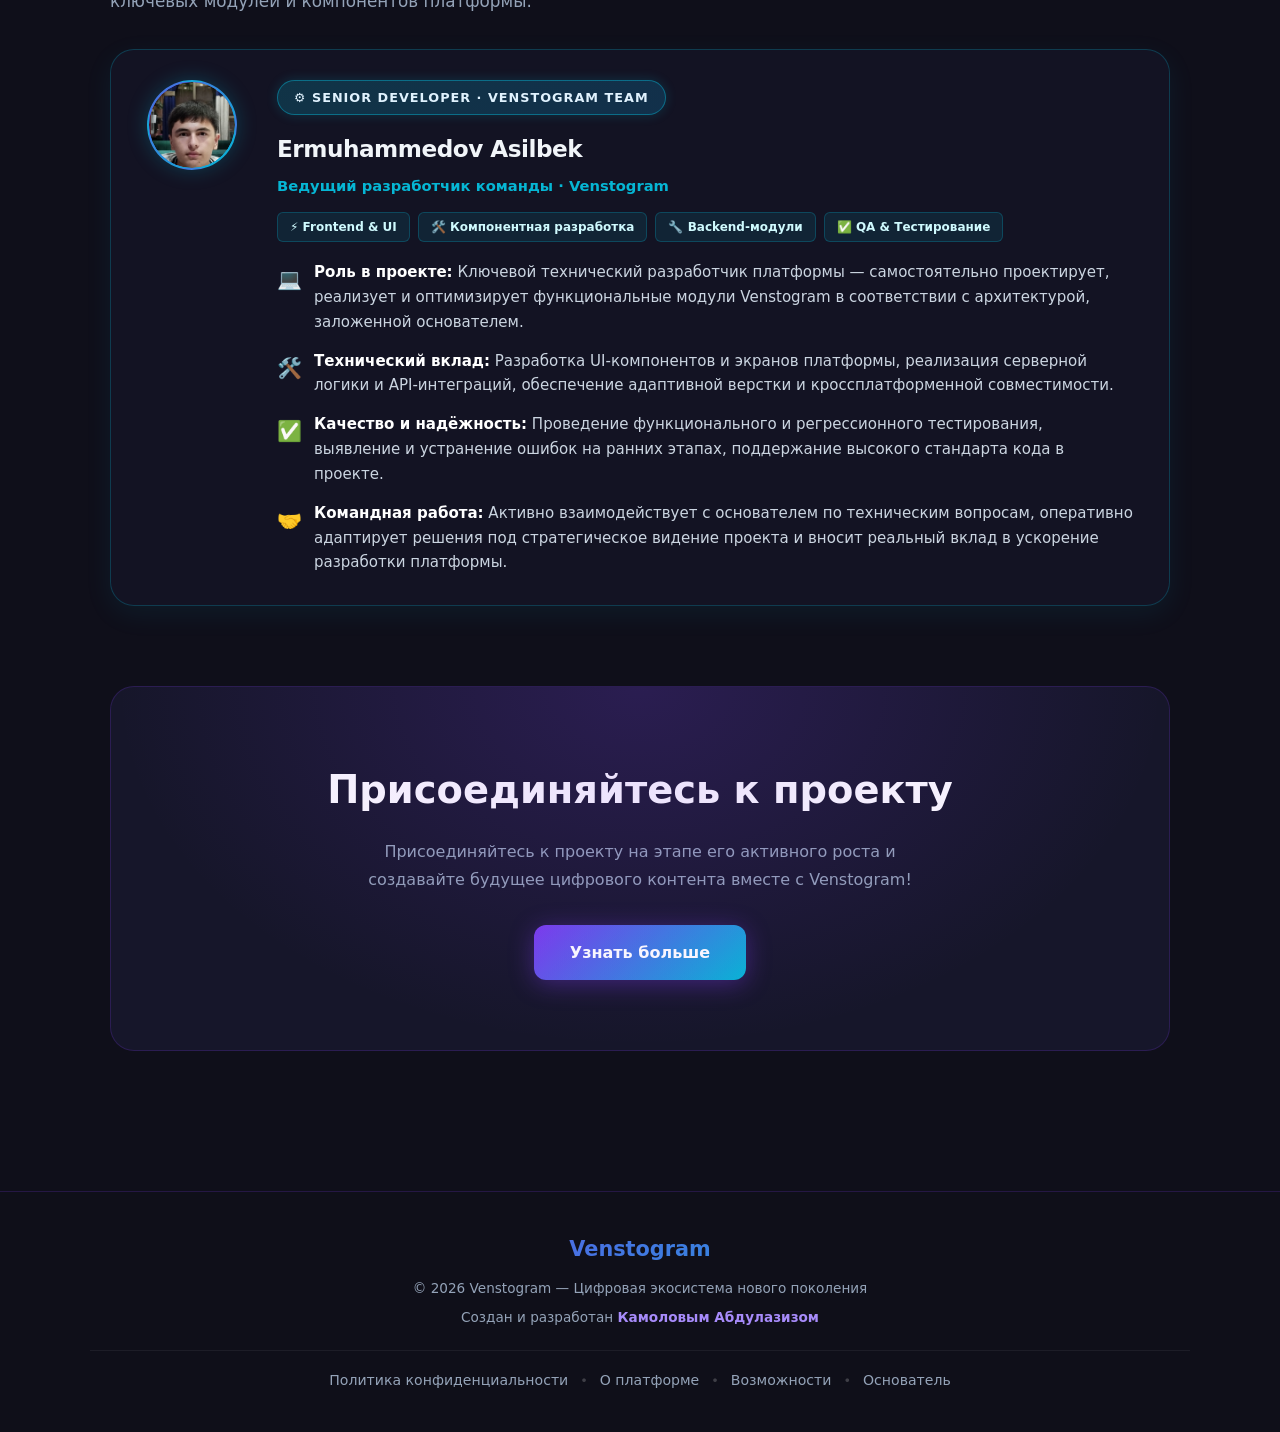
==== commit 05bf34c1: "Add files via upload" ====
--- a/index.html
+++ b/index.html
@@ -4,7 +4,7 @@
   <meta charset="UTF-8" />
   <meta name="viewport" content="width=device-width, initial-scale=1.0" />
   <title>Venstogram — Цифровая экосистема нового поколения</title>
-  <meta name="description" content="Venstogram — независимая цифровая экосистема для создателей контента, стримеров и авторов цифровых материалов. Официальный сайт платформы." />
+  <meta name="description" content="Venstogram — независимая цифровая экосистема для создателей контента и авторов цифровых материалов. Официальный сайт платформы." />
   <meta name="theme-color" content="#0f0f1a" />
   
   <!-- Favicon & PWA -->
@@ -44,7 +44,7 @@
     <div class="hero-badge">🚀 Цифровая экосистема нового поколения</div>
     <h1>Добро пожаловать в Venstogram</h1>
     <p class="subtitle">
-      Современная независимая платформа для создателей контента, стримеров и авторов цифровых материалов.
+      Современная независимая платформа для создателей контента и авторов цифровых материалов.
     </p>
     <div class="hero-actions">
       <a href="#about" class="btn-primary hero-btn">
@@ -61,7 +61,7 @@
       <span class="section-label">О проекте</span>
       <h2 class="section-title">Платформа нового поколения</h2>
       <p class="section-text">
-        Venstogram — это современная, независимая цифровая экосистема, созданная специально для создателей контента, стримеров и активных авторов цифровых материалов. В эпоху, когда удержание внимания аудитории и интерактивность выходят на первый план, проект предлагает принципиально новый подход к взаимодействию между авторами и их зрителями.
+        Venstogram — это современная, независимая цифровая экосистема, созданная специально для создателей контента и активных авторов цифровых материалов. В эпоху, когда удержание внимания аудитории и интерактивность выходят на первый план, проект предлагает принципиально новый подход к взаимодействию между авторами и их аудиторией.
       </p>
       <div class="about-block">
         <p class="section-text">
@@ -82,7 +82,7 @@
         <div class="feature-card">
           <div class="feature-icon">🎮</div>
           <h3>Интерактивные механики вовлечения</h3>
-          <p>Специальные алгоритмы и системы поручений и заданий, которые помогают удерживать интерес аудитории и стимулируют активность на каналах и прямых трансляциях.</p>
+          <p>Специальные алгоритмы и системы поручений и заданий, которые помогают удерживать интерес аудитории и стимулируют активность в сообществах и на каналах авторов.</p>
         </div>
 
         <div class="feature-card">
@@ -129,8 +129,8 @@
         <div class="mechanic-item">
           <div class="mechanic-num">01</div>
           <div>
-            <h4>Интерактивные задания для зрителей</h4>
-            <p>Создатели контента и стримеры могут формировать персонализированные списки поручений и заданий для своей аудитории. Это превращает пассивный просмотр в увлекательный интерактивный процесс.</p>
+            <h4>Интерактивные задания для аудитории</h4>
+            <p>Создатели контента могут формировать персонализированные списки поручений и заданий для своей аудитории. Это превращает взаимодействие с материалами в увлекательный интерактивный процесс.</p>
           </div>
         </div>
 
@@ -138,7 +138,7 @@
           <div class="mechanic-num">02</div>
           <div>
             <h4>Система вовлечения и мотивации</h4>
-            <p>Выполнение заданий позволяет зрителям проявлять активность, зарабатывать рейтинг и глубже погружаться в жизнь сообщества любимого автора.</p>
+            <p>Выполнение заданий позволяет пользователям проявлять активность, зарабатывать рейтинг и глубже погружаться в жизнь сообщества любимого автора.</p>
           </div>
         </div>
 
@@ -154,7 +154,7 @@
           <div class="mechanic-num">04</div>
           <div>
             <h4>Гибкие настройки для авторов</h4>
-            <p>Каждый создатель канала может настраивать сложность, типы и условия выполнения заданий индивидуально под формат своего контента, будь то прямая трансляция, обучающий курс или развлекательный блог.</p>
+            <p>Каждый создатель канала может настраивать сложность, типы и условия выполнения заданий индивидуально под формат своего контента, будь то обучающий курс, тематические материалы или развлекательный блог.</p>
           </div>
         </div>
       </div>
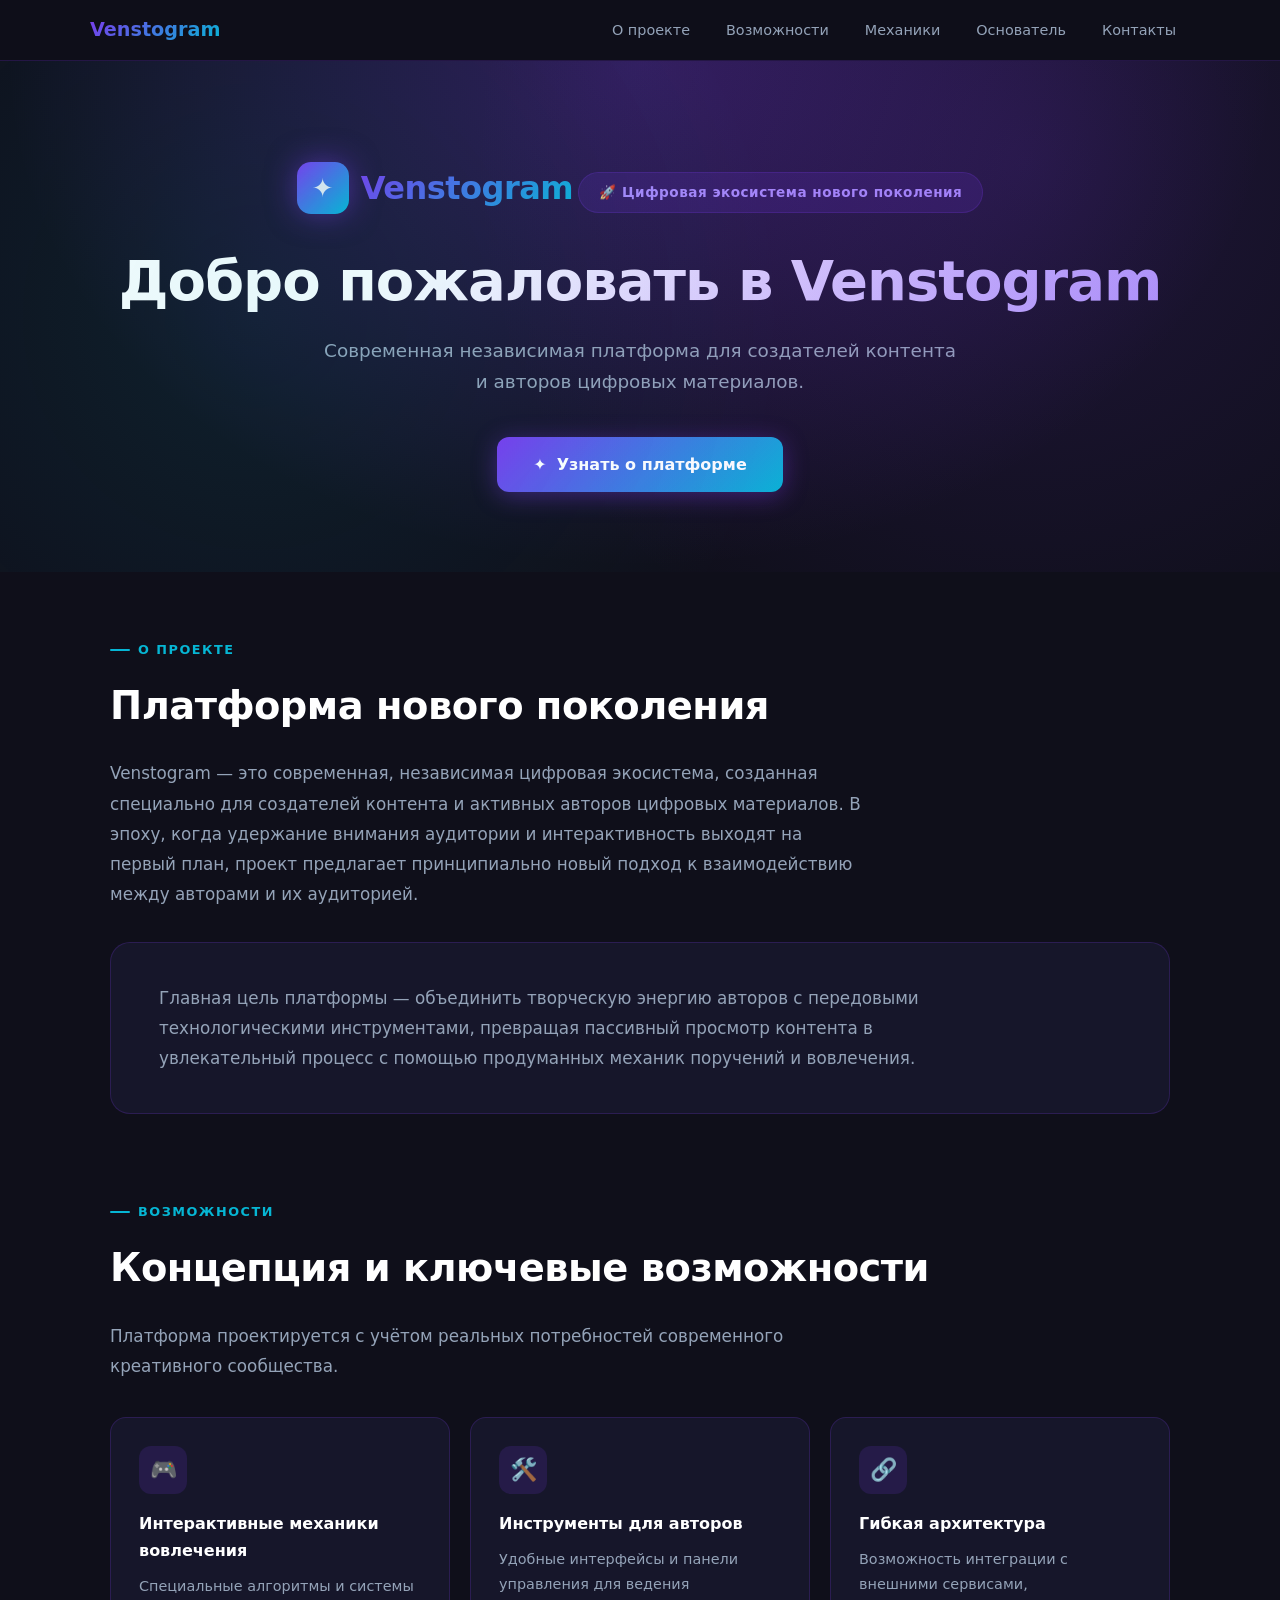
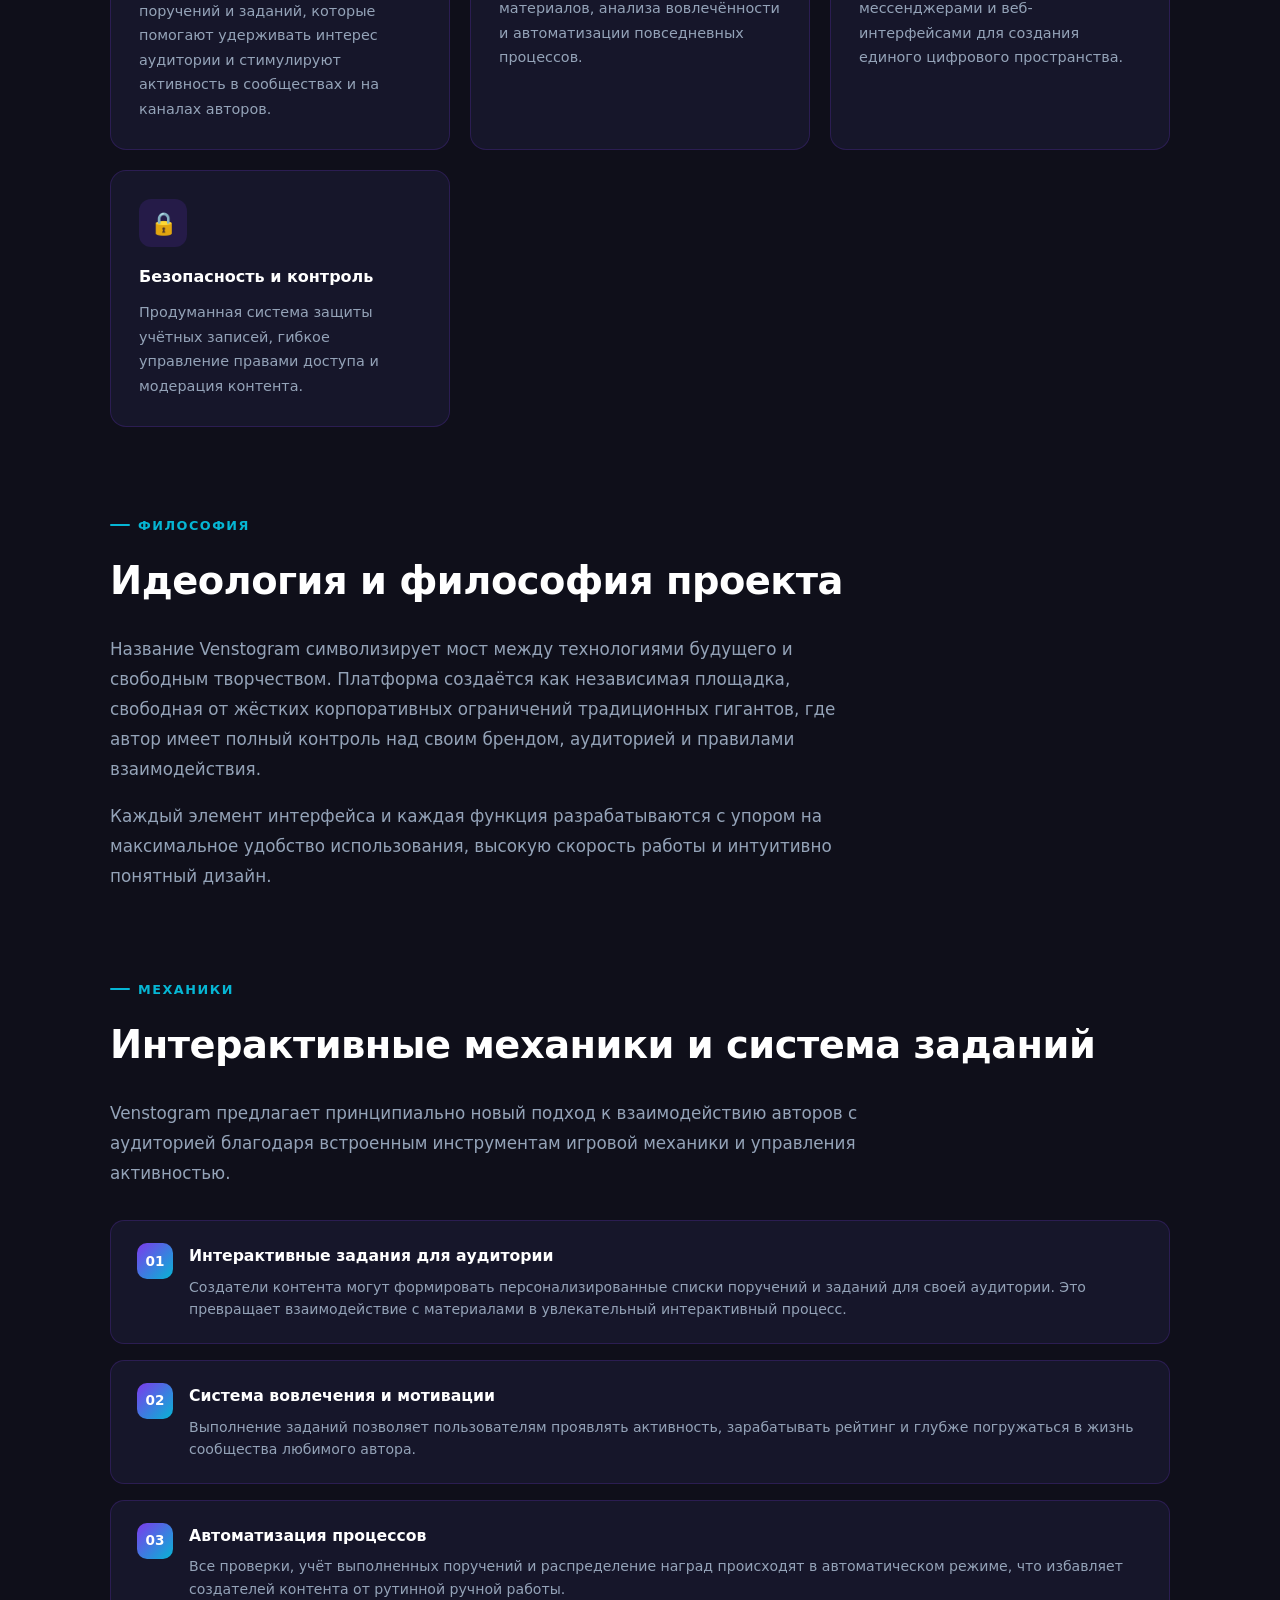
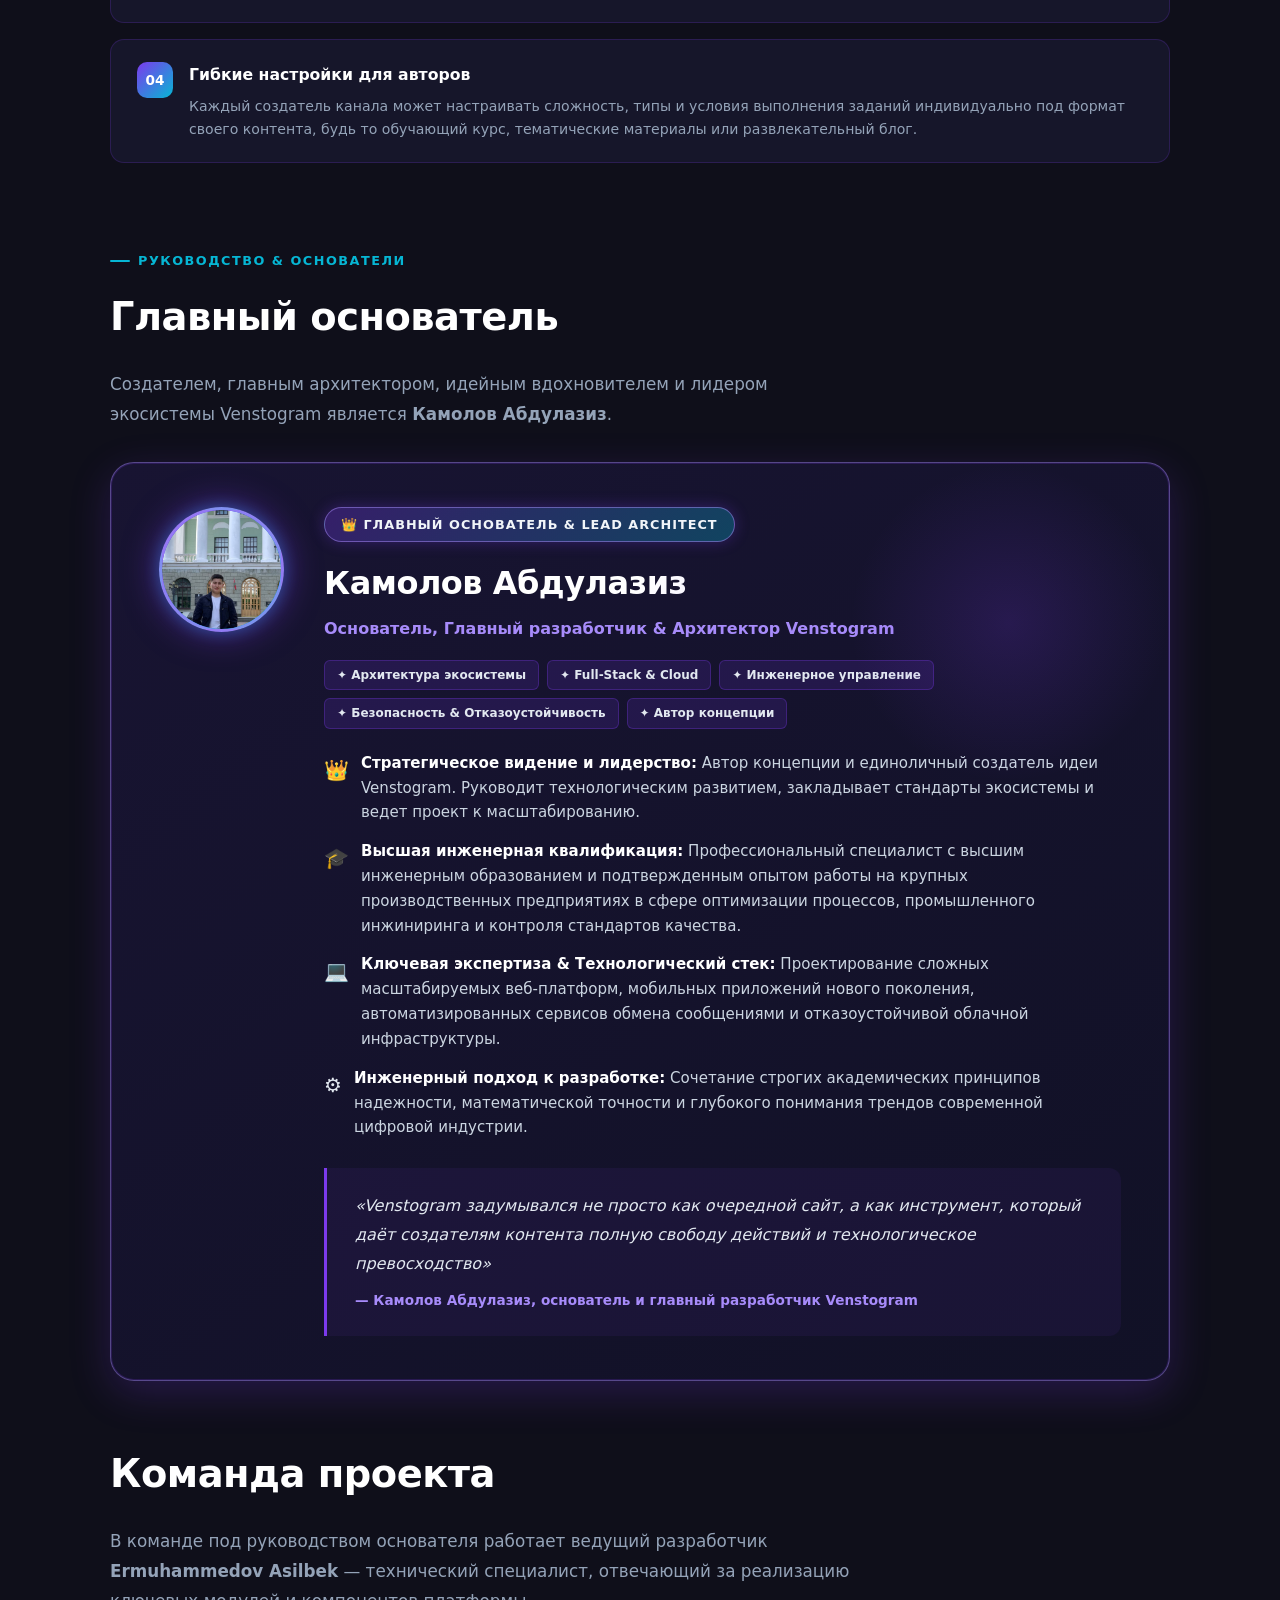
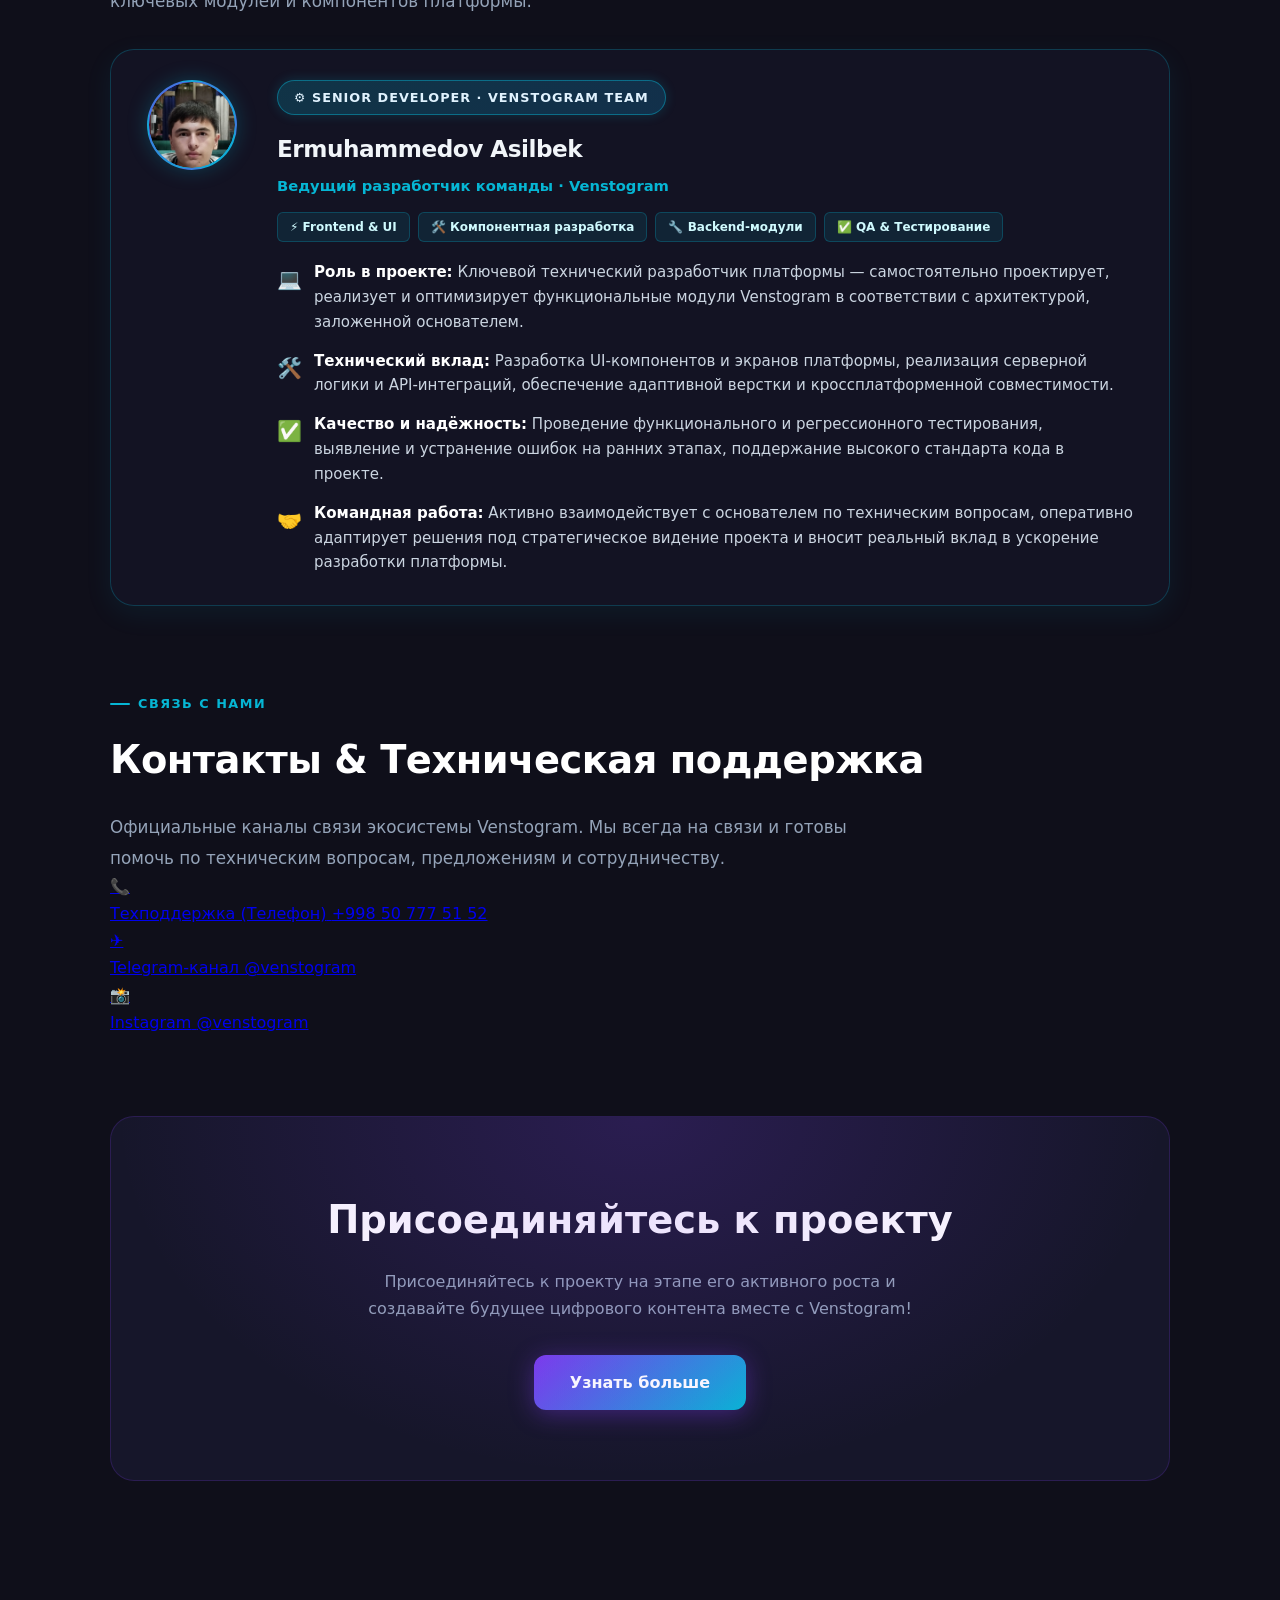
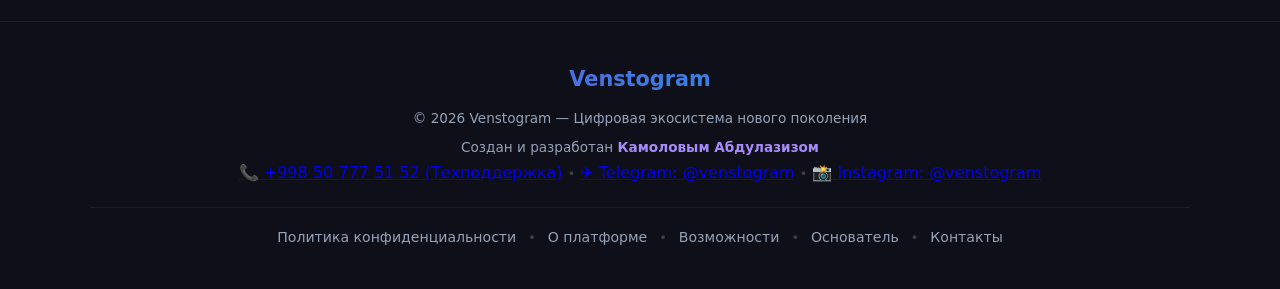
==== commit b3cbb65f: "Add files via upload" ====
--- a/index.html
+++ b/index.html
@@ -31,6 +31,7 @@
         <li><a href="#features">Возможности</a></li>
         <li><a href="#mechanics">Механики</a></li>
         <li><a href="#founder">Основатель</a></li>
+        <li><a href="#contacts">Контакты</a></li>
       </ul>
     </div>
   </nav>
@@ -251,6 +252,41 @@
       </div>
     </section>
 
+    <!-- КОНТАКТЫ & ТЕХПОДДЕРЖКА -->
+    <section id="contacts">
+      <span class="section-label">Связь с нами</span>
+      <h2 class="section-title">Контакты & Техническая поддержка</h2>
+      <p class="section-text">
+        Официальные каналы связи экосистемы Venstogram. Мы всегда на связи и готовы помочь по техническим вопросам, предложениям и сотрудничеству.
+      </p>
+
+      <div class="contacts-grid">
+        <a href="tel:+998507775152" class="contact-card">
+          <div class="contact-icon">📞</div>
+          <div class="contact-info">
+            <span class="contact-label">Техподдержка (Телефон)</span>
+            <span class="contact-val">+998 50 777 51 52</span>
+          </div>
+        </a>
+
+        <a href="https://t.me/venstogram" target="_blank" rel="noopener noreferrer" class="contact-card">
+          <div class="contact-icon">✈️</div>
+          <div class="contact-info">
+            <span class="contact-label">Telegram-канал</span>
+            <span class="contact-val">@venstogram</span>
+          </div>
+        </a>
+
+        <a href="https://instagram.com/venstogram" target="_blank" rel="noopener noreferrer" class="contact-card">
+          <div class="contact-icon">📸</div>
+          <div class="contact-info">
+            <span class="contact-label">Instagram</span>
+            <span class="contact-val">@venstogram</span>
+          </div>
+        </a>
+      </div>
+    </section>
+
     <!-- CTA -->
     <section>
       <div class="cta-section">
@@ -269,6 +305,15 @@
       <div class="footer-copy">© 2026 Venstogram — Цифровая экосистема нового поколения</div>
       <div class="footer-author">Создан и разработан <strong>Камоловым Абдулазизом</strong></div>
       
+      <!-- Социальные сети и поддержка -->
+      <div class="footer-contacts">
+        <a href="tel:+998507775152" class="footer-contact-link">📞 +998 50 777 51 52 (Техподдержка)</a>
+        <span class="footer-dot">•</span>
+        <a href="https://t.me/venstogram" target="_blank" rel="noopener noreferrer" class="footer-contact-link">✈️ Telegram: @venstogram</a>
+        <span class="footer-dot">•</span>
+        <a href="https://instagram.com/venstogram" target="_blank" rel="noopener noreferrer" class="footer-contact-link">📸 Instagram: @venstogram</a>
+      </div>
+
       <!-- Юридические ссылки и навигация для Google Play и пользователей -->
       <div class="footer-nav">
         <a href="privacy.html">Политика конфиденциальности</a>
@@ -278,6 +323,8 @@
         <a href="#features">Возможности</a>
         <span class="footer-dot">•</span>
         <a href="#founder">Основатель</a>
+        <span class="footer-dot">•</span>
+        <a href="#contacts">Контакты</a>
       </div>
     </div>
   </footer>
